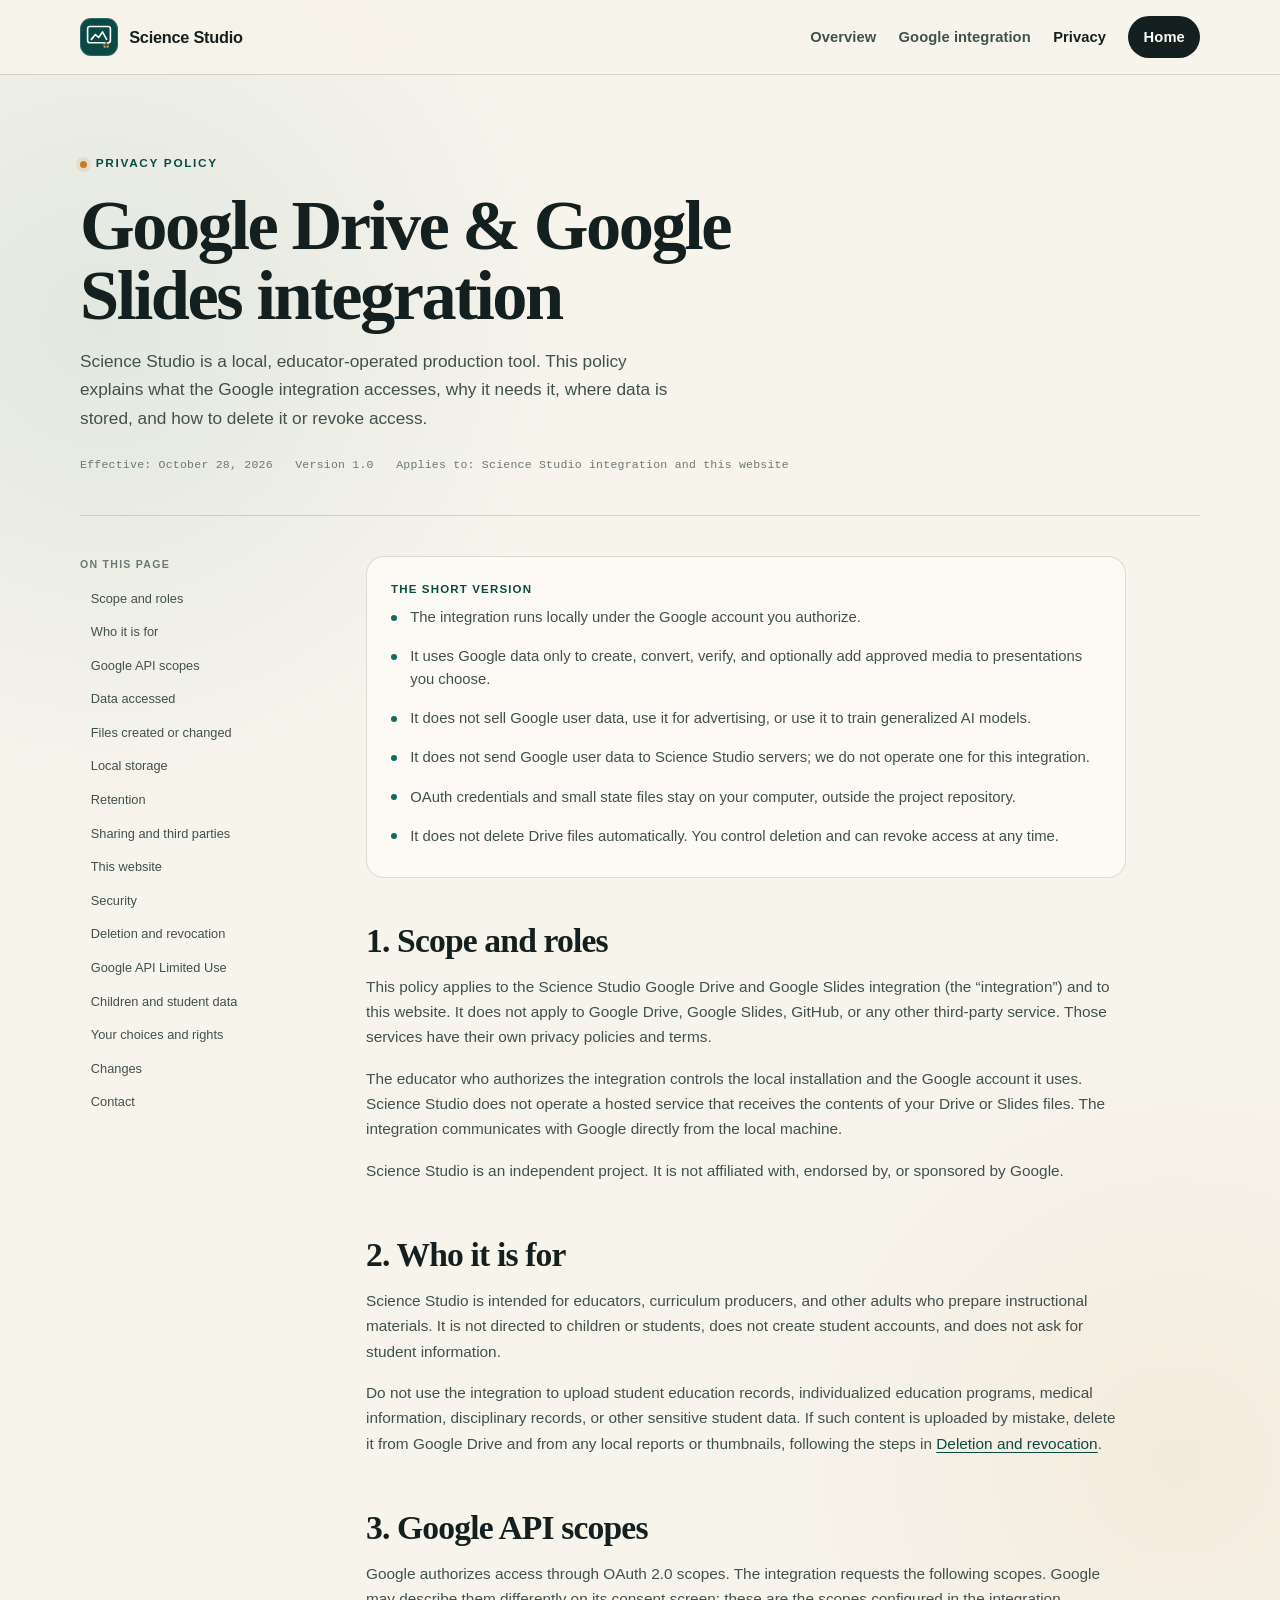
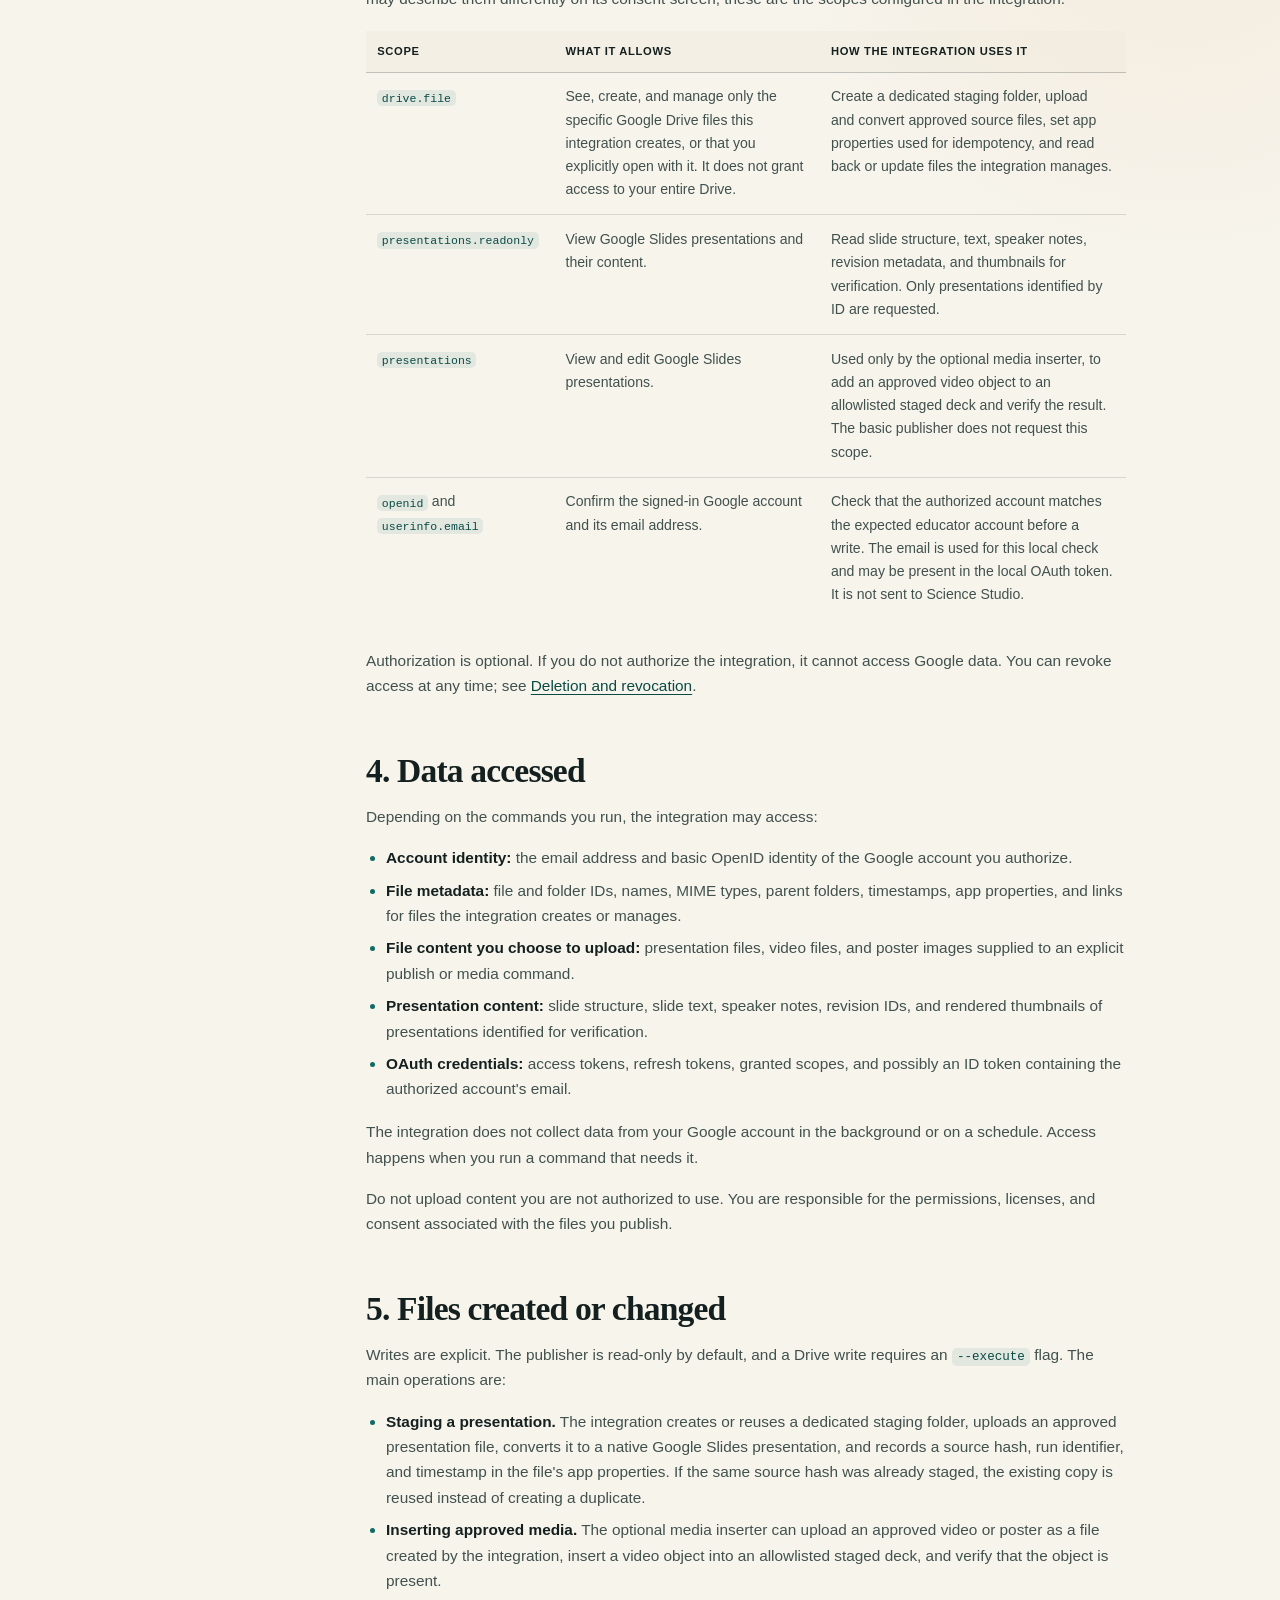
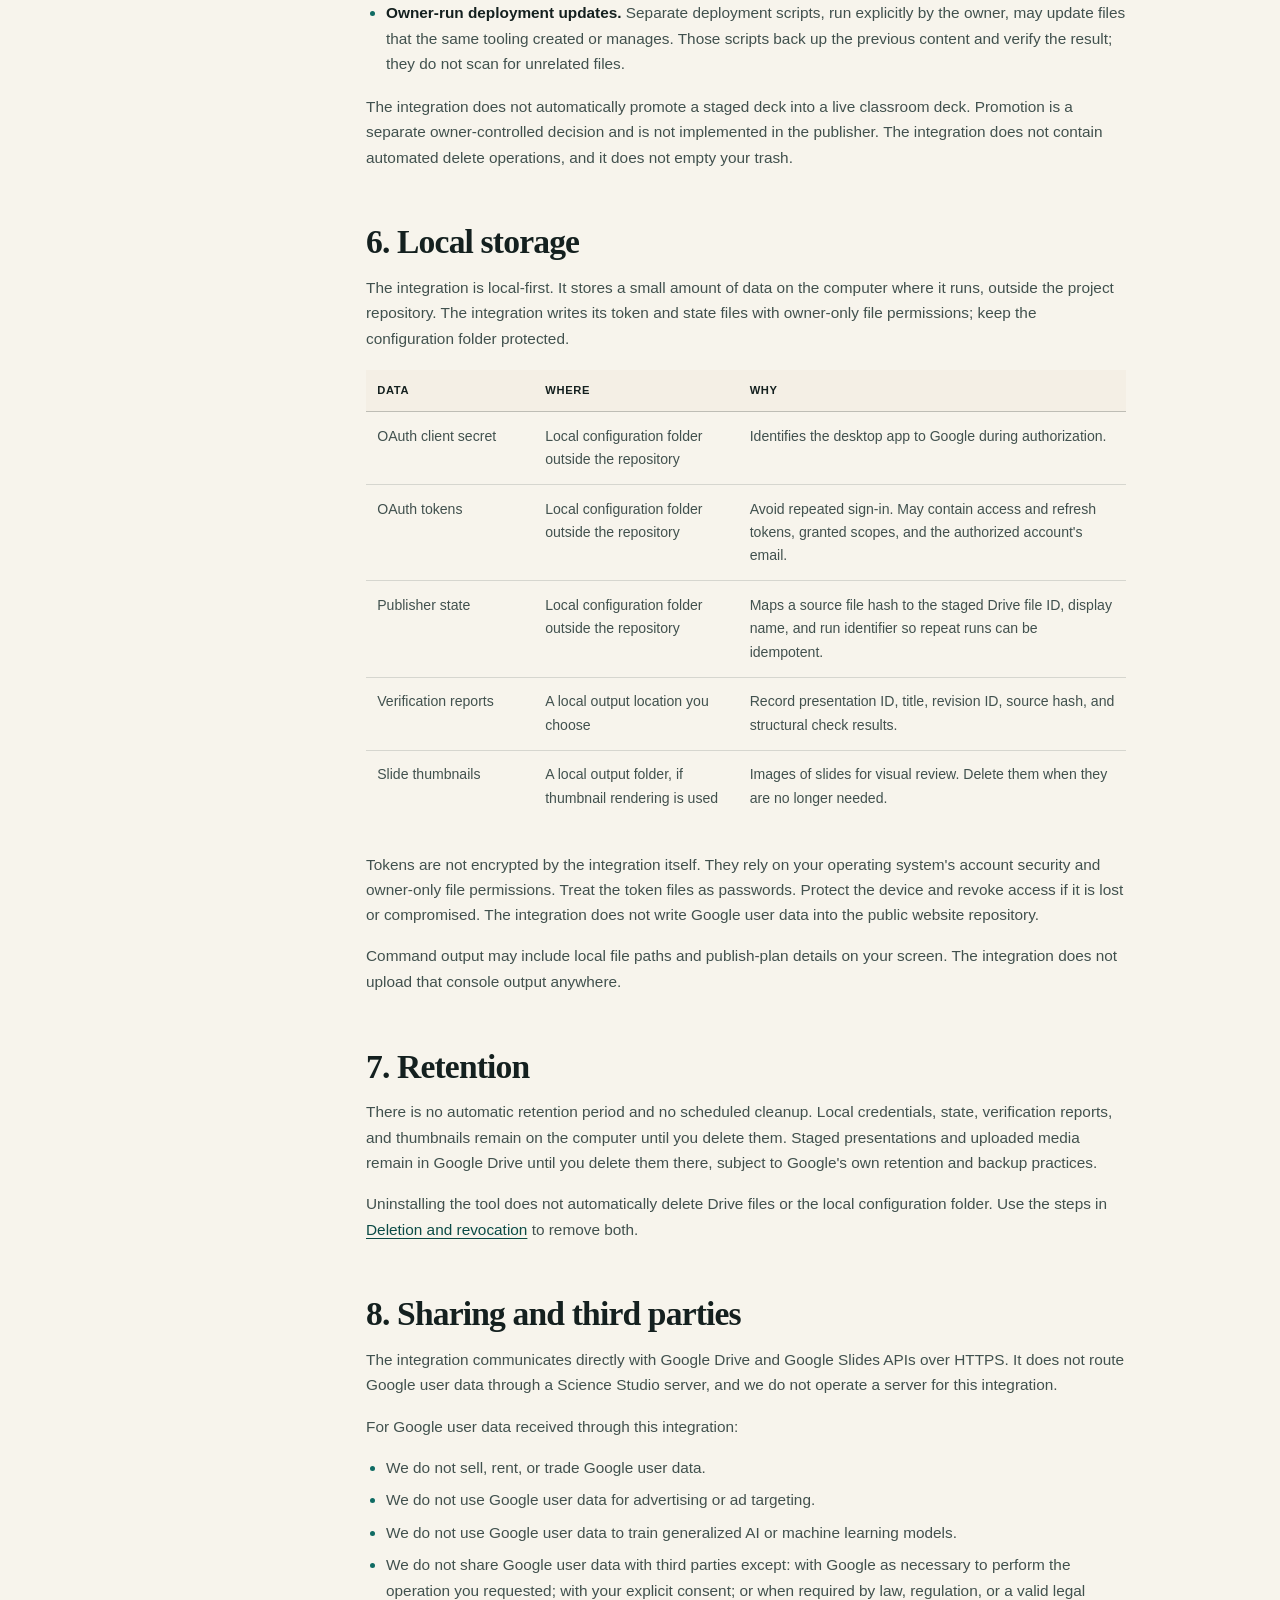
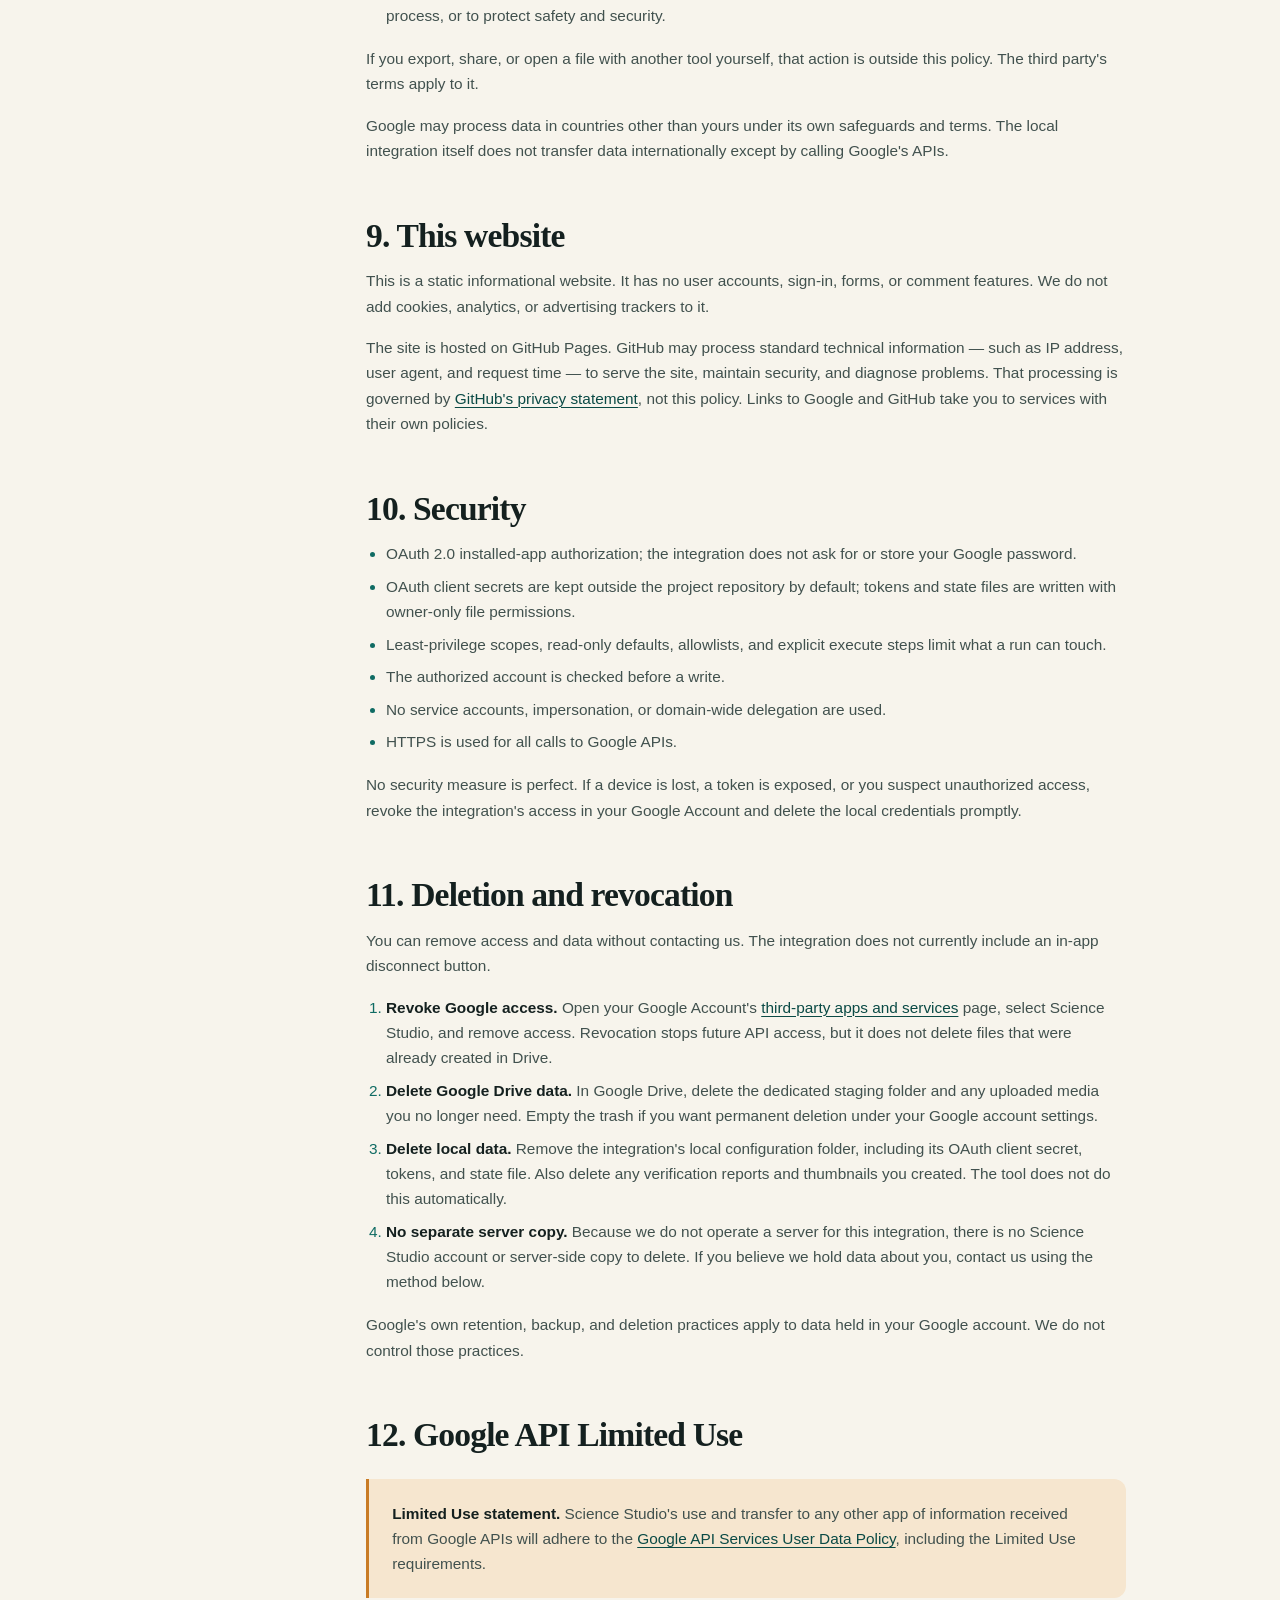
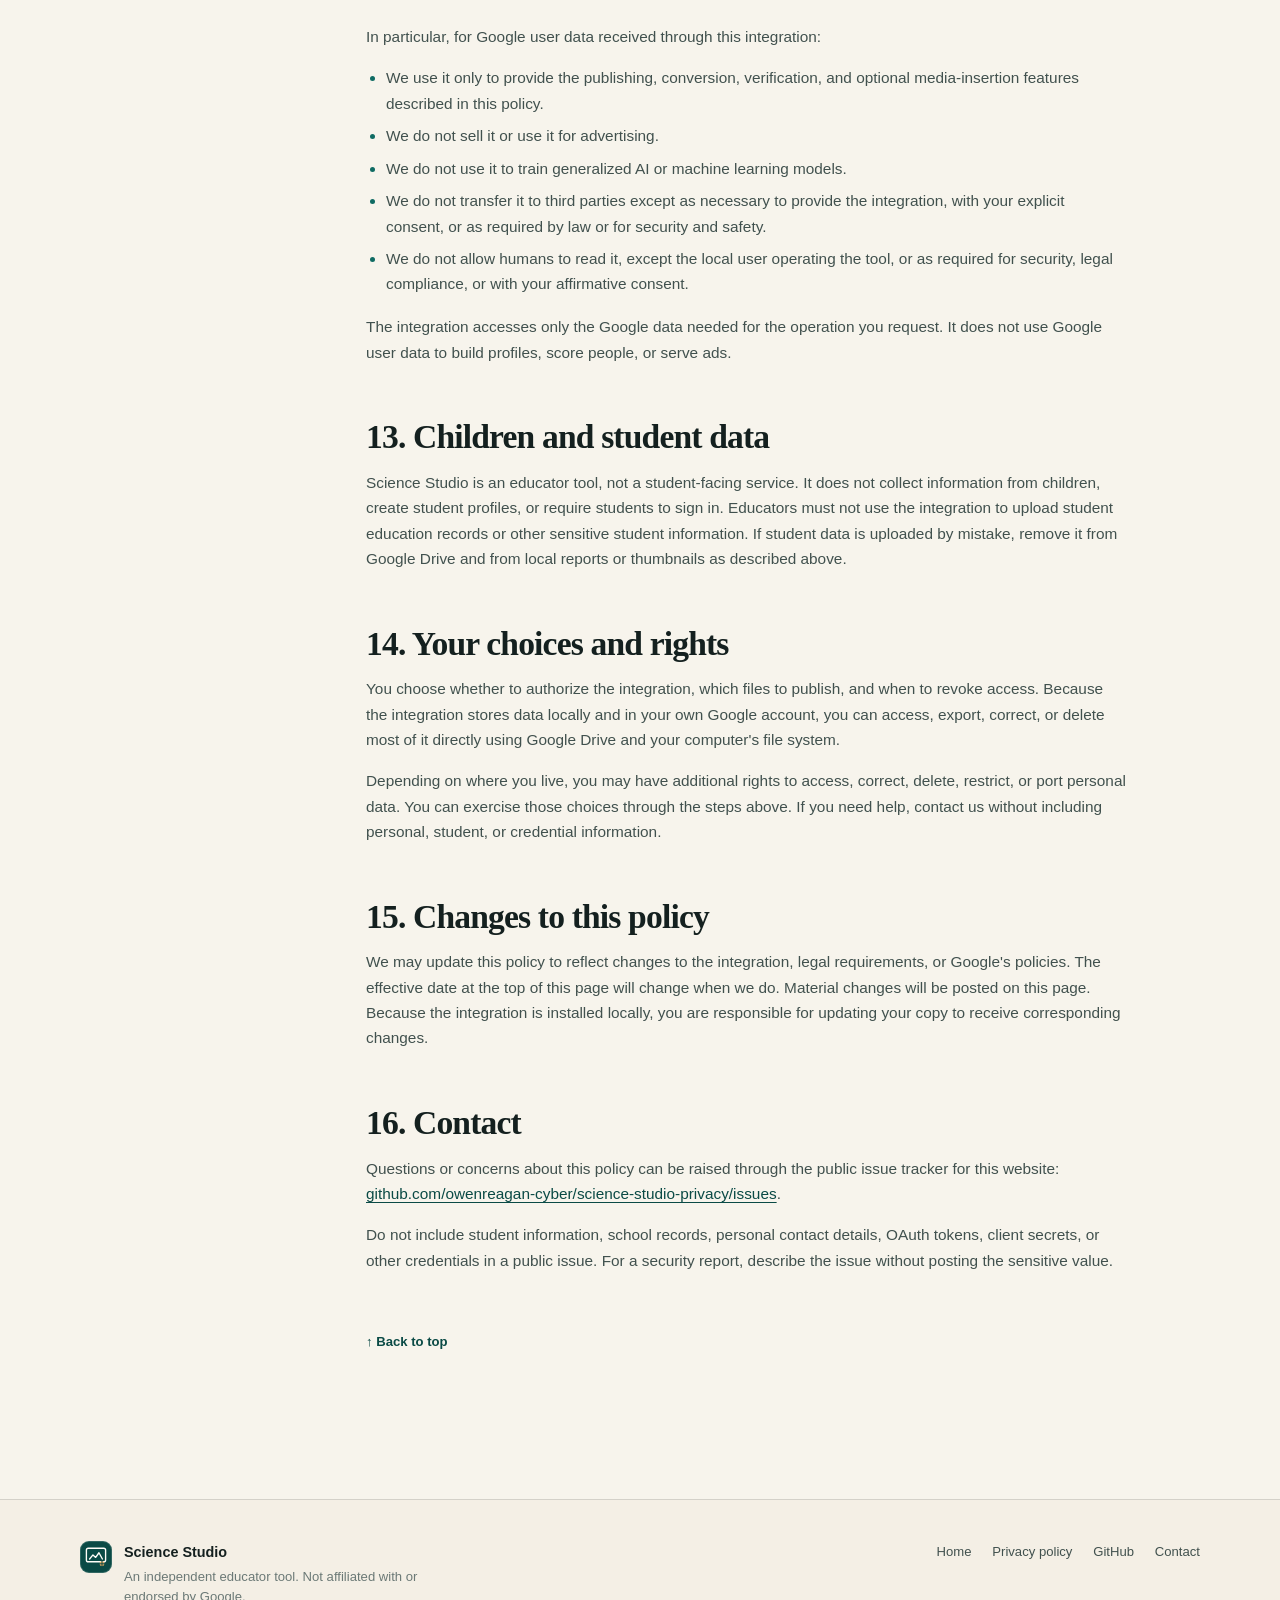
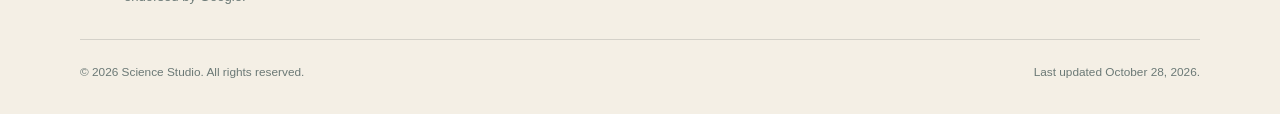
==== privacy.html @ 2fafc534 "Add Science Studio public homepage and privacy policy" ====
<!DOCTYPE html>
<html lang="en">
<head>
  <meta charset="utf-8">
  <meta name="viewport" content="width=device-width, initial-scale=1">
  <title>Privacy Policy — Science Studio</title>
  <meta name="description" content="Privacy policy for the Science Studio Google Drive and Google Slides integration, including what is accessed, stored, shared, retained, and how to revoke access.">
  <meta name="theme-color" content="#0a4a45">
  <meta property="og:title" content="Privacy Policy — Science Studio">
  <meta property="og:description" content="How the Science Studio Google Drive and Google Slides integration handles data.">
  <meta property="og:type" content="website">
  <meta property="og:url" content="https://owenreagan-cyber.github.io/science-studio-privacy/privacy.html">
  <link rel="canonical" href="https://owenreagan-cyber.github.io/science-studio-privacy/privacy.html">
  <link rel="icon" href="favicon.svg" type="image/svg+xml">
  <link rel="stylesheet" href="styles.css">
</head>
<body>
  <a class="skip-link" href="#main">Skip to main content</a>

  <header class="site-header">
    <div class="wrap header-inner">
      <a class="brand" href="index.html" aria-label="Science Studio home">
        <span class="brand-mark" aria-hidden="true">
          <svg viewBox="0 0 40 40" role="img" focusable="false">
            <rect x="8" y="9" width="24" height="17" rx="2.4" fill="none" stroke="#fffdf8" stroke-width="1.7"/>
            <path d="M12 22.5l4.2-5.1 3.4 3.1 4.1-5.8 4.3 7.8" fill="none" stroke="#fffdf8" stroke-width="1.7" stroke-linecap="round" stroke-linejoin="round"/>
            <circle cx="27.5" cy="28.5" r="3.1" fill="#e7ad62"/>
            <path d="M27.5 24.2v8.6M23.2 28.5h8.6" stroke="#0a4a45" stroke-width="1.2" stroke-linecap="round"/>
          </svg>
        </span>
        Science Studio
      </a>
      <nav class="nav" aria-label="Primary">
        <a href="index.html#overview">Overview</a>
        <a href="index.html#google-integration">Google integration</a>
        <a href="privacy.html" aria-current="page">Privacy</a>
        <a class="nav-cta" href="index.html">Home</a>
      </nav>
    </div>
  </header>

  <main id="main">
    <section class="policy-hero">
      <div class="wrap">
        <p class="eyebrow">Privacy policy</p>
        <h1>Google Drive &amp; Google Slides integration</h1>
        <p class="lede">
          Science Studio is a local, educator-operated production tool. This policy explains
          what the Google integration accesses, why it needs it, where data is stored, and how
          to delete it or revoke access.
        </p>
        <div class="meta-line">
          <span>Effective: October 28, 2026</span>
          <span>Version 1.0</span>
          <span>Applies to: Science Studio integration and this website</span>
        </div>
      </div>
    </section>

    <div class="wrap policy-layout">
      <aside class="toc" aria-label="On this page">
        <p class="toc-title">On this page</p>
        <ol>
          <li><a href="#scope">Scope and roles</a></li>
          <li><a href="#audience">Who it is for</a></li>
          <li><a href="#scopes">Google API scopes</a></li>
          <li><a href="#access">Data accessed</a></li>
          <li><a href="#writes">Files created or changed</a></li>
          <li><a href="#local">Local storage</a></li>
          <li><a href="#retention">Retention</a></li>
          <li><a href="#sharing">Sharing and third parties</a></li>
          <li><a href="#website">This website</a></li>
          <li><a href="#security">Security</a></li>
          <li><a href="#deletion">Deletion and revocation</a></li>
          <li><a href="#limited-use">Google API Limited Use</a></li>
          <li><a href="#children">Children and student data</a></li>
          <li><a href="#rights">Your choices and rights</a></li>
          <li><a href="#changes">Changes</a></li>
          <li><a href="#contact">Contact</a></li>
        </ol>
      </aside>

      <article class="policy">
        <div class="summary">
          <h2>The short version</h2>
          <ul>
            <li>The integration runs locally under the Google account you authorize.</li>
            <li>It uses Google data only to create, convert, verify, and optionally add approved media to presentations you choose.</li>
            <li>It does not sell Google user data, use it for advertising, or use it to train generalized AI models.</li>
            <li>It does not send Google user data to Science Studio servers; we do not operate one for this integration.</li>
            <li>OAuth credentials and small state files stay on your computer, outside the project repository.</li>
            <li>It does not delete Drive files automatically. You control deletion and can revoke access at any time.</li>
          </ul>
        </div>

        <h2 id="scope">1. Scope and roles</h2>
        <p>
          This policy applies to the Science Studio Google Drive and Google Slides integration
          (the “integration”) and to this website. It does not apply to Google Drive, Google
          Slides, GitHub, or any other third-party service. Those services have their own
          privacy policies and terms.
        </p>
        <p>
          The educator who authorizes the integration controls the local installation and the
          Google account it uses. Science Studio does not operate a hosted service that receives
          the contents of your Drive or Slides files. The integration communicates with Google
          directly from the local machine.
        </p>
        <p>
          Science Studio is an independent project. It is not affiliated with, endorsed by, or
          sponsored by Google.
        </p>

        <h2 id="audience">2. Who it is for</h2>
        <p>
          Science Studio is intended for educators, curriculum producers, and other adults who
          prepare instructional materials. It is not directed to children or students, does not
          create student accounts, and does not ask for student information.
        </p>
        <p>
          Do not use the integration to upload student education records, individualized
          education programs, medical information, disciplinary records, or other sensitive
          student data. If such content is uploaded by mistake, delete it from Google Drive and
          from any local reports or thumbnails, following the steps in
          <a href="#deletion">Deletion and revocation</a>.
        </p>

        <h2 id="scopes">3. Google API scopes</h2>
        <p>
          Google authorizes access through OAuth 2.0 scopes. The integration requests the
          following scopes. Google may describe them differently on its consent screen; these
          are the scopes configured in the integration.
        </p>

        <table>
          <caption class="visually-hidden">Google API scopes used by the Science Studio integration</caption>
          <thead>
            <tr>
              <th scope="col">Scope</th>
              <th scope="col">What it allows</th>
              <th scope="col">How the integration uses it</th>
            </tr>
          </thead>
          <tbody>
            <tr>
              <td><code>drive.file</code></td>
              <td data-label="Allows">
                See, create, and manage only the specific Google Drive files this integration
                creates, or that you explicitly open with it. It does not grant access to your
                entire Drive.
              </td>
              <td data-label="Use">
                Create a dedicated staging folder, upload and convert approved source files,
                set app properties used for idempotency, and read back or update files the
                integration manages.
              </td>
            </tr>
            <tr>
              <td><code>presentations.readonly</code></td>
              <td data-label="Allows">View Google Slides presentations and their content.</td>
              <td data-label="Use">
                Read slide structure, text, speaker notes, revision metadata, and thumbnails
                for verification. Only presentations identified by ID are requested.
              </td>
            </tr>
            <tr>
              <td><code>presentations</code></td>
              <td data-label="Allows">View and edit Google Slides presentations.</td>
              <td data-label="Use">
                Used only by the optional media inserter, to add an approved video object to an
                allowlisted staged deck and verify the result. The basic publisher does not
                request this scope.
              </td>
            </tr>
            <tr>
              <td><code>openid</code> and <code>userinfo.email</code></td>
              <td data-label="Allows">Confirm the signed-in Google account and its email address.</td>
              <td data-label="Use">
                Check that the authorized account matches the expected educator account before
                a write. The email is used for this local check and may be present in the local
                OAuth token. It is not sent to Science Studio.
              </td>
            </tr>
          </tbody>
        </table>

        <p>
          Authorization is optional. If you do not authorize the integration, it cannot access
          Google data. You can revoke access at any time; see
          <a href="#deletion">Deletion and revocation</a>.
        </p>

        <h2 id="access">4. Data accessed</h2>
        <p>Depending on the commands you run, the integration may access:</p>
        <ul>
          <li><strong>Account identity:</strong> the email address and basic OpenID identity of the Google account you authorize.</li>
          <li><strong>File metadata:</strong> file and folder IDs, names, MIME types, parent folders, timestamps, app properties, and links for files the integration creates or manages.</li>
          <li><strong>File content you choose to upload:</strong> presentation files, video files, and poster images supplied to an explicit publish or media command.</li>
          <li><strong>Presentation content:</strong> slide structure, slide text, speaker notes, revision IDs, and rendered thumbnails of presentations identified for verification.</li>
          <li><strong>OAuth credentials:</strong> access tokens, refresh tokens, granted scopes, and possibly an ID token containing the authorized account's email.</li>
        </ul>
        <p>
          The integration does not collect data from your Google account in the background or
          on a schedule. Access happens when you run a command that needs it.
        </p>
        <p>
          Do not upload content you are not authorized to use. You are responsible for the
          permissions, licenses, and consent associated with the files you publish.
        </p>

        <h2 id="writes">5. Files created or changed</h2>
        <p>
          Writes are explicit. The publisher is read-only by default, and a Drive write requires
          an <code>--execute</code> flag. The main operations are:
        </p>
        <ul>
          <li>
            <strong>Staging a presentation.</strong> The integration creates or reuses a
            dedicated staging folder, uploads an approved presentation file, converts it to a
            native Google Slides presentation, and records a source hash, run identifier, and
            timestamp in the file's app properties. If the same source hash was already staged,
            the existing copy is reused instead of creating a duplicate.
          </li>
          <li>
            <strong>Inserting approved media.</strong> The optional media inserter can upload an
            approved video or poster as a file created by the integration, insert a video object
            into an allowlisted staged deck, and verify that the object is present.
          </li>
          <li>
            <strong>Owner-run deployment updates.</strong> Separate deployment scripts, run
            explicitly by the owner, may update files that the same tooling created or manages.
            Those scripts back up the previous content and verify the result; they do not scan
            for unrelated files.
          </li>
        </ul>
        <p>
          The integration does not automatically promote a staged deck into a live classroom
          deck. Promotion is a separate owner-controlled decision and is not implemented in the
          publisher. The integration does not contain automated delete operations, and it does
          not empty your trash.
        </p>

        <h2 id="local">6. Local storage</h2>
        <p>
          The integration is local-first. It stores a small amount of data on the computer where
          it runs, outside the project repository. The integration writes its token and state
          files with owner-only file permissions; keep the configuration folder protected.
        </p>

        <table>
          <caption class="visually-hidden">Data stored locally by the Science Studio integration</caption>
          <thead>
            <tr>
              <th scope="col">Data</th>
              <th scope="col">Where</th>
              <th scope="col">Why</th>
            </tr>
          </thead>
          <tbody>
            <tr>
              <td>OAuth client secret</td>
              <td data-label="Where">Local configuration folder outside the repository</td>
              <td data-label="Why">Identifies the desktop app to Google during authorization.</td>
            </tr>
            <tr>
              <td>OAuth tokens</td>
              <td data-label="Where">Local configuration folder outside the repository</td>
              <td data-label="Why">
                Avoid repeated sign-in. May contain access and refresh tokens, granted scopes,
                and the authorized account's email.
              </td>
            </tr>
            <tr>
              <td>Publisher state</td>
              <td data-label="Where">Local configuration folder outside the repository</td>
              <td data-label="Why">
                Maps a source file hash to the staged Drive file ID, display name, and run
                identifier so repeat runs can be idempotent.
              </td>
            </tr>
            <tr>
              <td>Verification reports</td>
              <td data-label="Where">A local output location you choose</td>
              <td data-label="Why">
                Record presentation ID, title, revision ID, source hash, and structural check
                results.
              </td>
            </tr>
            <tr>
              <td>Slide thumbnails</td>
              <td data-label="Where">A local output folder, if thumbnail rendering is used</td>
              <td data-label="Why">Images of slides for visual review. Delete them when they are no longer needed.</td>
            </tr>
          </tbody>
        </table>

        <p>
          Tokens are not encrypted by the integration itself. They rely on your operating
          system's account security and owner-only file permissions. Treat the token files as
          passwords. Protect the device and revoke access if it is lost or compromised. The
          integration does not write Google user data into the public website repository.
        </p>
        <p>
          Command output may include local file paths and publish-plan details on your screen.
          The integration does not upload that console output anywhere.
        </p>

        <h2 id="retention">7. Retention</h2>
        <p>
          There is no automatic retention period and no scheduled cleanup. Local credentials,
          state, verification reports, and thumbnails remain on the computer until you delete
          them. Staged presentations and uploaded media remain in Google Drive until you delete
          them there, subject to Google's own retention and backup practices.
        </p>
        <p>
          Uninstalling the tool does not automatically delete Drive files or the local
          configuration folder. Use the steps in <a href="#deletion">Deletion and revocation</a>
          to remove both.
        </p>

        <h2 id="sharing">8. Sharing and third parties</h2>
        <p>
          The integration communicates directly with Google Drive and Google Slides APIs over
          HTTPS. It does not route Google user data through a Science Studio server, and we do
          not operate a server for this integration.
        </p>
        <p>For Google user data received through this integration:</p>
        <ul>
          <li>We do not sell, rent, or trade Google user data.</li>
          <li>We do not use Google user data for advertising or ad targeting.</li>
          <li>We do not use Google user data to train generalized AI or machine learning models.</li>
          <li>
            We do not share Google user data with third parties except: with Google as necessary
            to perform the operation you requested; with your explicit consent; or when required
            by law, regulation, or a valid legal process, or to protect safety and security.
          </li>
        </ul>
        <p>
          If you export, share, or open a file with another tool yourself, that action is outside
          this policy. The third party's terms apply to it.
        </p>
        <p>
          Google may process data in countries other than yours under its own safeguards and
          terms. The local integration itself does not transfer data internationally except by
          calling Google's APIs.
        </p>

        <h2 id="website">9. This website</h2>
        <p>
          This is a static informational website. It has no user accounts, sign-in, forms, or
          comment features. We do not add cookies, analytics, or advertising trackers to it.
        </p>
        <p>
          The site is hosted on GitHub Pages. GitHub may process standard technical information
          — such as IP address, user agent, and request time — to serve the site, maintain
          security, and diagnose problems. That processing is governed by
          <a href="https://docs.github.com/en/site-policy/privacy-policies/github-privacy-statement" rel="noopener">GitHub's privacy statement</a>,
          not this policy. Links to Google and GitHub take you to services with their own policies.
        </p>

        <h2 id="security">10. Security</h2>
        <ul>
          <li>OAuth 2.0 installed-app authorization; the integration does not ask for or store your Google password.</li>
          <li>OAuth client secrets are kept outside the project repository by default; tokens and state files are written with owner-only file permissions.</li>
          <li>Least-privilege scopes, read-only defaults, allowlists, and explicit execute steps limit what a run can touch.</li>
          <li>The authorized account is checked before a write.</li>
          <li>No service accounts, impersonation, or domain-wide delegation are used.</li>
          <li>HTTPS is used for all calls to Google APIs.</li>
        </ul>
        <p>
          No security measure is perfect. If a device is lost, a token is exposed, or you suspect
          unauthorized access, revoke the integration's access in your Google Account and delete
          the local credentials promptly.
        </p>

        <h2 id="deletion">11. Deletion and revocation</h2>
        <p>
          You can remove access and data without contacting us. The integration does not
          currently include an in-app disconnect button.
        </p>
        <ol>
          <li>
            <strong>Revoke Google access.</strong> Open your Google Account's
            <a href="https://myaccount.google.com/permissions" rel="noopener">third-party apps and services</a>
            page, select Science Studio, and remove access. Revocation stops future API access,
            but it does not delete files that were already created in Drive.
          </li>
          <li>
            <strong>Delete Google Drive data.</strong> In Google Drive, delete the dedicated
            staging folder and any uploaded media you no longer need. Empty the trash if you
            want permanent deletion under your Google account settings.
          </li>
          <li>
            <strong>Delete local data.</strong> Remove the integration's local configuration
            folder, including its OAuth client secret, tokens, and state file. Also delete any
            verification reports and thumbnails you created. The tool does not do this
            automatically.
          </li>
          <li>
            <strong>No separate server copy.</strong> Because we do not operate a server for
            this integration, there is no Science Studio account or server-side copy to delete.
            If you believe we hold data about you, contact us using the method below.
          </li>
        </ol>
        <p>
          Google's own retention, backup, and deletion practices apply to data held in your
          Google account. We do not control those practices.
        </p>

        <h2 id="limited-use">12. Google API Limited Use</h2>
        <div class="callout">
          <p>
            <strong>Limited Use statement.</strong> Science Studio's use and transfer to any
            other app of information received from Google APIs will adhere to the
            <a href="https://developers.google.com/terms/api-services-user-data-policy" rel="noopener">Google API Services User Data Policy</a>,
            including the Limited Use requirements.
          </p>
        </div>
        <p>In particular, for Google user data received through this integration:</p>
        <ul>
          <li>We use it only to provide the publishing, conversion, verification, and optional media-insertion features described in this policy.</li>
          <li>We do not sell it or use it for advertising.</li>
          <li>We do not use it to train generalized AI or machine learning models.</li>
          <li>We do not transfer it to third parties except as necessary to provide the integration, with your explicit consent, or as required by law or for security and safety.</li>
          <li>We do not allow humans to read it, except the local user operating the tool, or as required for security, legal compliance, or with your affirmative consent.</li>
        </ul>
        <p>
          The integration accesses only the Google data needed for the operation you request.
          It does not use Google user data to build profiles, score people, or serve ads.
        </p>

        <h2 id="children">13. Children and student data</h2>
        <p>
          Science Studio is an educator tool, not a student-facing service. It does not collect
          information from children, create student profiles, or require students to sign in.
          Educators must not use the integration to upload student education records or other
          sensitive student information. If student data is uploaded by mistake, remove it from
          Google Drive and from local reports or thumbnails as described above.
        </p>

        <h2 id="rights">14. Your choices and rights</h2>
        <p>
          You choose whether to authorize the integration, which files to publish, and when to
          revoke access. Because the integration stores data locally and in your own Google
          account, you can access, export, correct, or delete most of it directly using Google
          Drive and your computer's file system.
        </p>
        <p>
          Depending on where you live, you may have additional rights to access, correct, delete,
          restrict, or port personal data. You can exercise those choices through the steps above.
          If you need help, contact us without including personal, student, or credential
          information.
        </p>

        <h2 id="changes">15. Changes to this policy</h2>
        <p>
          We may update this policy to reflect changes to the integration, legal requirements, or
          Google's policies. The effective date at the top of this page will change when we do.
          Material changes will be posted on this page. Because the integration is installed
          locally, you are responsible for updating your copy to receive corresponding changes.
        </p>

        <h2 id="contact">16. Contact</h2>
        <p>
          Questions or concerns about this policy can be raised through the public issue tracker
          for this website:
          <a href="https://github.com/owenreagan-cyber/science-studio-privacy/issues" rel="noopener">github.com/owenreagan-cyber/science-studio-privacy/issues</a>.
        </p>
        <p>
          Do not include student information, school records, personal contact details, OAuth
          tokens, client secrets, or other credentials in a public issue. For a security report,
          describe the issue without posting the sensitive value.
        </p>

        <a class="back-top" href="#main">↑ Back to top</a>
      </article>
    </div>
  </main>

  <footer class="site-footer">
    <div class="wrap footer-inner">
      <div class="footer-brand">
        <span class="brand-mark" aria-hidden="true">
          <svg viewBox="0 0 40 40" role="img" focusable="false">
            <rect x="8" y="9" width="24" height="17" rx="2.4" fill="none" stroke="#fffdf8" stroke-width="1.7"/>
            <path d="M12 22.5l4.2-5.1 3.4 3.1 4.1-5.8 4.3 7.8" fill="none" stroke="#fffdf8" stroke-width="1.7" stroke-linecap="round" stroke-linejoin="round"/>
            <circle cx="27.5" cy="28.5" r="3.1" fill="#e7ad62"/>
            <path d="M27.5 24.2v8.6M23.2 28.5h8.6" stroke="#0a4a45" stroke-width="1.2" stroke-linecap="round"/>
          </svg>
        </span>
        <p>
          <strong>Science Studio</strong>
          An independent educator tool. Not affiliated with or endorsed by Google.
        </p>
      </div>
      <nav class="footer-links" aria-label="Footer">
        <a href="index.html">Home</a>
        <a href="privacy.html">Privacy policy</a>
        <a href="https://github.com/owenreagan-cyber/science-studio-privacy" rel="noopener">GitHub</a>
        <a href="https://github.com/owenreagan-cyber/science-studio-privacy/issues" rel="noopener">Contact</a>
      </nav>
      <div class="footer-note">
        <span>© 2026 Science Studio. All rights reserved.</span>
        <span>Last updated October 28, 2026.</span>
      </div>
    </div>
  </footer>
</body>
</html>
---- styles.css ----
/* Science Studio — public site styles
   Minimal, responsive, dependency-free. */

:root {
  --ink: #14201f;
  --ink-soft: #41514e;
  --ink-faint: #6b7976;
  --paper: #f7f4ec;
  --paper-deep: #efe9dc;
  --white: #fffdf8;
  --teal: #0f6b63;
  --teal-deep: #0a4a45;
  --teal-wash: #dcece7;
  --amber: #c97b24;
  --amber-wash: #f6e6cf;
  --line: rgba(20, 32, 31, 0.14);
  --line-strong: rgba(20, 32, 31, 0.24);
  --shadow: 0 24px 60px rgba(20, 32, 31, 0.12);
  --radius: 22px;
  --radius-sm: 12px;
  --sans: ui-sans-serif, -apple-system, BlinkMacSystemFont, "Segoe UI", Roboto,
    Helvetica, Arial, sans-serif;
  --serif: "Iowan Old Style", "Palatino Linotype", "Book Antiqua", Palatino,
    Georgia, serif;
  --mono: ui-monospace, SFMono-Regular, Menlo, Monaco, Consolas, "Liberation Mono",
    monospace;
  --wrap: 1120px;
}

*,
*::before,
*::after {
  box-sizing: border-box;
}

html {
  scroll-behavior: smooth;
}

body {
  margin: 0;
  color: var(--ink);
  background:
    radial-gradient(circle at 8% 4%, rgba(15, 107, 99, 0.09), transparent 30rem),
    radial-gradient(circle at 92% 18%, rgba(201, 123, 36, 0.08), transparent 26rem),
    var(--paper);
  font-family: var(--sans);
  font-size: 17px;
  line-height: 1.65;
  -webkit-font-smoothing: antialiased;
  text-rendering: optimizeLegibility;
}

img,
svg {
  max-width: 100%;
  display: block;
}

a {
  color: var(--teal-deep);
  text-decoration-thickness: 1px;
  text-underline-offset: 3px;
}

a:hover {
  color: var(--teal);
}

:focus-visible {
  outline: 3px solid var(--amber);
  outline-offset: 3px;
  border-radius: 4px;
}

.skip-link {
  position: absolute;
  left: 1rem;
  top: -4rem;
  z-index: 100;
  background: var(--ink);
  color: var(--white);
  padding: 0.7rem 1rem;
  border-radius: 8px;
  text-decoration: none;
}

.skip-link:focus {
  top: 1rem;
}

.visually-hidden {
  position: absolute;
  width: 1px;
  height: 1px;
  padding: 0;
  margin: -1px;
  overflow: hidden;
  clip: rect(0 0 0 0);
  white-space: nowrap;
  border: 0;
}

.wrap {
  width: min(calc(100% - 3rem), var(--wrap));
  margin-inline: auto;
}

/* ---------- Header ---------- */

.site-header {
  position: sticky;
  top: 0;
  z-index: 50;
  background: rgba(247, 244, 236, 0.86);
  border-bottom: 1px solid var(--line);
  backdrop-filter: blur(14px);
  -webkit-backdrop-filter: blur(14px);
}

.header-inner {
  display: flex;
  align-items: center;
  justify-content: space-between;
  gap: 1.5rem;
  min-height: 74px;
}

.brand {
  display: inline-flex;
  align-items: center;
  gap: 0.7rem;
  color: var(--ink);
  text-decoration: none;
  font-weight: 650;
  letter-spacing: -0.015em;
  font-size: 1.02rem;
}

.brand-mark {
  width: 38px;
  height: 38px;
  flex: 0 0 auto;
  border-radius: 11px;
  background: var(--teal-deep);
  box-shadow: inset 0 0 0 1px rgba(255, 253, 248, 0.16);
}

.brand-mark svg {
  width: 100%;
  height: 100%;
}

.nav {
  display: flex;
  align-items: center;
  gap: 1.4rem;
}

.nav a {
  color: var(--ink-soft);
  text-decoration: none;
  font-size: 0.92rem;
  font-weight: 560;
  letter-spacing: 0.005em;
}

.nav a:hover,
.nav a[aria-current="page"] {
  color: var(--ink);
}

.nav .nav-cta {
  color: var(--white);
  background: var(--ink);
  padding: 0.58rem 0.95rem;
  border-radius: 999px;
  transition: background 160ms ease, transform 160ms ease;
}

.nav .nav-cta:hover {
  color: var(--white);
  background: var(--teal-deep);
  transform: translateY(-1px);
}

/* ---------- Shared type ---------- */

.eyebrow {
  display: inline-flex;
  align-items: center;
  gap: 0.55rem;
  margin: 0 0 1rem;
  color: var(--teal-deep);
  font-size: 0.74rem;
  font-weight: 720;
  letter-spacing: 0.14em;
  text-transform: uppercase;
}

.eyebrow::before {
  content: "";
  width: 7px;
  height: 7px;
  border-radius: 50%;
  background: var(--amber);
  box-shadow: 0 0 0 4px rgba(201, 123, 36, 0.14);
}

h1,
h2,
h3 {
  font-family: var(--serif);
  font-weight: 600;
  letter-spacing: -0.025em;
  text-wrap: balance;
}

h2 {
  margin: 0 0 1rem;
  font-size: clamp(2rem, 4vw, 3.05rem);
  line-height: 1.08;
}

h3 {
  margin: 0 0 0.55rem;
  font-size: 1.28rem;
  line-height: 1.2;
}

p {
  margin: 0 0 1rem;
}

.lede {
  color: var(--ink-soft);
  font-size: 1.12rem;
  line-height: 1.65;
  max-width: 62ch;
}

.section {
  padding: 5.5rem 0;
  border-top: 1px solid var(--line);
}

.section-head {
  max-width: 760px;
  margin-bottom: 2.4rem;
}

.section-head p {
  color: var(--ink-soft);
  max-width: 66ch;
}

/* ---------- Hero ---------- */

.hero {
  padding: 5.2rem 0 4.6rem;
}

.hero-grid {
  display: grid;
  grid-template-columns: minmax(0, 1.06fr) minmax(0, 0.94fr);
  gap: 4.5rem;
  align-items: center;
}

.hero h1 {
  margin: 0 0 1.35rem;
  font-size: clamp(3rem, 6.4vw, 5rem);
  line-height: 0.99;
  letter-spacing: -0.038em;
}

.hero h1 .accent {
  color: var(--teal-deep);
  position: relative;
  isolation: isolate;
  white-space: nowrap;
}

.hero h1 .accent::after {
  content: "";
  position: absolute;
  left: 0.02em;
  right: 0.02em;
  bottom: 0.03em;
  height: 0.12em;
  background: var(--amber);
  opacity: 0.55;
  z-index: -1;
  border-radius: 2px;
}

.hero .lede {
  font-size: 1.16rem;
}

.actions {
  display: flex;
  flex-wrap: wrap;
  gap: 0.8rem;
  margin: 2rem 0 1.6rem;
}

.button {
  display: inline-flex;
  align-items: center;
  gap: 0.55rem;
  padding: 0.82rem 1.2rem;
  border-radius: 999px;
  border: 1px solid transparent;
  font-size: 0.95rem;
  font-weight: 650;
  text-decoration: none;
  transition: transform 160ms ease, background 160ms ease, border-color 160ms ease;
}

.button:hover {
  transform: translateY(-1px);
}

.button-primary {
  color: var(--white);
  background: var(--teal-deep);
  box-shadow: 0 10px 24px rgba(10, 74, 69, 0.2);
}

.button-primary:hover {
  color: var(--white);
  background: var(--teal);
}

.button-secondary {
  color: var(--ink);
  background: rgba(255, 253, 248, 0.6);
  border-color: var(--line-strong);
}

.button-secondary:hover {
  color: var(--ink);
  background: var(--white);
}

.button .arrow {
  transition: transform 160ms ease;
}

.button:hover .arrow {
  transform: translateX(3px);
}

.badges {
  display: flex;
  flex-wrap: wrap;
  gap: 0.45rem;
  margin: 0;
  padding: 0;
  list-style: none;
}

.badge {
  display: inline-flex;
  align-items: center;
  gap: 0.4rem;
  padding: 0.34rem 0.62rem;
  border: 1px solid var(--line);
  border-radius: 999px;
  background: rgba(255, 253, 248, 0.55);
  color: var(--ink-soft);
  font-size: 0.75rem;
  font-weight: 600;
  letter-spacing: 0.01em;
}

.badge::before {
  content: "";
  width: 5px;
  height: 5px;
  border-radius: 50%;
  background: var(--teal);
}

/* ---------- Hero visual ---------- */

.hero-visual {
  position: relative;
  min-height: 470px;
  display: grid;
  place-items: center;
  isolation: isolate;
}

.hero-visual::before {
  content: "";
  position: absolute;
  inset: 8% 2% 4%;
  border-radius: 50%;
  background:
    radial-gradient(circle at 50% 45%, rgba(15, 107, 99, 0.16), transparent 60%),
    radial-gradient(circle at 72% 30%, rgba(201, 123, 36, 0.18), transparent 48%);
  filter: blur(4px);
  z-index: -2;
}

.hero-visual::after {
  content: "";
  position: absolute;
  inset: 0;
  background-image:
    linear-gradient(rgba(20, 32, 31, 0.055) 1px, transparent 1px),
    linear-gradient(90deg, rgba(20, 32, 31, 0.055) 1px, transparent 1px);
  background-size: 32px 32px;
  mask-image: radial-gradient(circle at 55% 48%, #000 0%, transparent 68%);
  -webkit-mask-image: radial-gradient(circle at 55% 48%, #000 0%, transparent 68%);
  z-index: -1;
}

.deck {
  position: relative;
  width: min(100%, 410px);
  aspect-ratio: 4 / 3.15;
}

.deck-sheet {
  position: absolute;
  inset: 0;
  border-radius: 18px;
  border: 1px solid var(--line);
  background: var(--white);
  box-shadow: var(--shadow);
}

.deck-sheet.back {
  transform: translate(30px, -24px) rotate(6deg);
  background: var(--amber-wash);
  opacity: 0.9;
  box-shadow: none;
}

.deck-sheet.middle {
  transform: translate(15px, -12px) rotate(3deg);
  background: var(--teal-wash);
  opacity: 0.95;
  box-shadow: 0 14px 34px rgba(20, 32, 31, 0.08);
}

.deck-sheet.front {
  overflow: hidden;
  display: flex;
  flex-direction: column;
}

.deck-topbar {
  display: flex;
  align-items: center;
  justify-content: space-between;
  gap: 1rem;
  padding: 0.75rem 0.9rem;
  border-bottom: 1px solid var(--line);
  background: rgba(247, 244, 236, 0.6);
}

.deck-dots {
  display: flex;
  gap: 5px;
}

.deck-dots span {
  width: 6px;
  height: 6px;
  border-radius: 50%;
  background: var(--line-strong);
}

.deck-label {
  color: var(--ink-faint);
  font-family: var(--mono);
  font-size: 0.58rem;
  letter-spacing: 0.08em;
  text-transform: uppercase;
}

.deck-body {
  flex: 1;
  padding: 1.1rem 1.15rem 1.2rem;
  display: flex;
  flex-direction: column;
  gap: 0.85rem;
}

.deck-kicker {
  color: var(--teal-deep);
  font-size: 0.56rem;
  font-weight: 750;
  letter-spacing: 0.14em;
  text-transform: uppercase;
}

.deck-title {
  margin: 0;
  font-family: var(--serif);
  font-size: 1.55rem;
  line-height: 1.05;
  letter-spacing: -0.02em;
}

.deck-sub {
  margin: 0;
  color: var(--ink-faint);
  font-size: 0.68rem;
  line-height: 1.45;
}

.deck-chart {
  margin-top: auto;
  display: flex;
  align-items: end;
  gap: 0.65rem;
  height: 105px;
  padding: 0.7rem 0.8rem 0;
  border-radius: 12px;
  background:
    linear-gradient(to top, rgba(15, 107, 99, 0.06), transparent),
    repeating-linear-gradient(to top, transparent 0 24px, rgba(20, 32, 31, 0.06) 24px 25px);
}

.deck-bar {
  flex: 1;
  border-radius: 5px 5px 2px 2px;
  background: var(--teal);
  min-height: 16%;
}

.deck-bar:nth-child(2) {
  background: var(--teal-deep);
}

.deck-bar:nth-child(3) {
  background: var(--amber);
}

.deck-bar:nth-child(4) {
  background: var(--ink-soft);
}

.deck-foot {
  display: flex;
  align-items: center;
  justify-content: space-between;
  gap: 0.6rem;
  padding-top: 0.4rem;
  border-top: 1px solid var(--line);
  color: var(--ink-faint);
  font-family: var(--mono);
  font-size: 0.54rem;
  letter-spacing: 0.05em;
  text-transform: uppercase;
}

.deck-pill {
  display: inline-flex;
  align-items: center;
  gap: 0.32rem;
  padding: 0.24rem 0.44rem;
  border-radius: 999px;
  background: var(--teal-wash);
  color: var(--teal-deep);
  font-family: var(--sans);
  font-size: 0.55rem;
  font-weight: 700;
  letter-spacing: 0.03em;
  text-transform: none;
}

.deck-pill::before {
  content: "";
  width: 4px;
  height: 4px;
  border-radius: 50%;
  background: var(--teal);
}

.float-chip {
  position: absolute;
  display: flex;
  align-items: center;
  gap: 0.55rem;
  padding: 0.62rem 0.75rem;
  border-radius: 12px;
  border: 1px solid var(--line);
  background: rgba(255, 253, 248, 0.94);
  box-shadow: 0 12px 28px rgba(20, 32, 31, 0.12);
  font-size: 0.7rem;
  font-weight: 650;
  color: var(--ink);
  backdrop-filter: blur(8px);
}

.float-chip small {
  display: block;
  color: var(--ink-faint);
  font-size: 0.6rem;
  font-weight: 500;
}

.float-chip .mini-dot {
  width: 8px;
  height: 8px;
  flex: 0 0 auto;
  border-radius: 50%;
  background: var(--teal);
  box-shadow: 0 0 0 4px rgba(15, 107, 99, 0.12);
}

.float-chip.one {
  top: 6%;
  left: -2%;
}

.float-chip.two {
  right: -3%;
  bottom: 8%;
}

.float-chip.two .mini-dot {
  background: var(--amber);
  box-shadow: 0 0 0 4px rgba(201, 123, 36, 0.14);
}

/* ---------- Cards ---------- */

.card-grid {
  display: grid;
  grid-template-columns: repeat(3, minmax(0, 1fr));
  gap: 1rem;
}

.card {
  padding: 1.5rem;
  border: 1px solid var(--line);
  border-radius: var(--radius);
  background: rgba(255, 253, 248, 0.62);
  transition: transform 180ms ease, background 180ms ease, border-color 180ms ease;
}

.card:hover {
  transform: translateY(-3px);
  background: var(--white);
  border-color: var(--line-strong);
}

.card-number {
  display: inline-block;
  margin-bottom: 1.5rem;
  color: var(--amber);
  font-family: var(--mono);
  font-size: 0.7rem;
  font-weight: 700;
  letter-spacing: 0.08em;
}

.card p {
  margin: 0;
  color: var(--ink-soft);
  font-size: 0.94rem;
  line-height: 1.6;
}

/* ---------- Integration panel ---------- */

.panel {
  position: relative;
  overflow: hidden;
  border-radius: 28px;
  background: var(--ink);
  color: var(--white);
  padding: clamp(1.5rem, 4vw, 3.4rem);
  box-shadow: 0 30px 70px rgba(20, 32, 31, 0.18);
}

.panel::before {
  content: "";
  position: absolute;
  width: 420px;
  height: 420px;
  right: -140px;
  top: -180px;
  border-radius: 50%;
  background: radial-gradient(circle, rgba(15, 107, 99, 0.55), transparent 68%);
  pointer-events: none;
}

.panel::after {
  content: "";
  position: absolute;
  width: 360px;
  height: 360px;
  left: -160px;
  bottom: -220px;
  border-radius: 50%;
  background: radial-gradient(circle, rgba(201, 123, 36, 0.28), transparent 68%);
  pointer-events: none;
}

.panel > * {
  position: relative;
  z-index: 1;
}

.panel .eyebrow {
  color: #a8d8cf;
}

.panel .eyebrow::before {
  background: #e7ad62;
  box-shadow: 0 0 0 4px rgba(231, 173, 98, 0.14);
}

.panel h2 {
  max-width: 720px;
  color: var(--white);
}

.panel .lede {
  color: rgba(255, 253, 248, 0.74);
  max-width: 70ch;
}

.panel-grid {
  display: grid;
  grid-template-columns: 1fr 1fr;
  gap: 1rem;
  margin-top: 2.2rem;
}

.panel-col {
  padding: 1.25rem 1.3rem;
  border: 1px solid rgba(255, 253, 248, 0.14);
  border-radius: 16px;
  background: rgba(255, 253, 248, 0.045);
}

.panel-col h3 {
  display: flex;
  align-items: center;
  gap: 0.5rem;
  color: var(--white);
  font-family: var(--sans);
  font-size: 0.78rem;
  font-weight: 700;
  letter-spacing: 0.1em;
  text-transform: uppercase;
}

.panel-col h3::before {
  content: "";
  width: 7px;
  height: 7px;
  border-radius: 50%;
  background: #7fc3b7;
}

.panel-col.muted h3::before {
  background: #e7ad62;
}

.check-list {
  margin: 0.9rem 0 0;
  padding: 0;
  list-style: none;
  display: grid;
  gap: 0.62rem;
}

.check-list li {
  position: relative;
  padding-left: 1.35rem;
  color: rgba(255, 253, 248, 0.82);
  font-size: 0.92rem;
  line-height: 1.55;
}

.check-list li::before {
  content: "";
  position: absolute;
  left: 0;
  top: 0.5em;
  width: 7px;
  height: 7px;
  border: 2px solid #7fc3b7;
  border-radius: 50%;
}

.panel-col.muted .check-list li::before {
  border-color: #e7ad62;
}

/* ---------- Scope table ---------- */

.scope-table {
  width: 100%;
  margin-top: 2.2rem;
  border-collapse: collapse;
  font-size: 0.9rem;
}

.scope-table th {
  padding: 0.7rem 0.75rem;
  color: rgba(255, 253, 248, 0.56);
  font-size: 0.68rem;
  font-weight: 700;
  letter-spacing: 0.09em;
  text-align: left;
  text-transform: uppercase;
  border-bottom: 1px solid rgba(255, 253, 248, 0.16);
}

.scope-table td {
  padding: 0.9rem 0.75rem;
  color: rgba(255, 253, 248, 0.8);
  vertical-align: top;
  border-bottom: 1px solid rgba(255, 253, 248, 0.1);
}

.scope-table td:first-child {
  white-space: nowrap;
}

.scope-table tr:last-child td {
  border-bottom: 0;
}

code,
.scope {
  font-family: var(--mono);
  font-size: 0.82em;
  background: rgba(15, 107, 99, 0.09);
  color: var(--teal-deep);
  padding: 0.15em 0.4em;
  border-radius: 5px;
  overflow-wrap: anywhere;
}

.panel code,
.panel .scope {
  background: rgba(255, 253, 248, 0.1);
  color: #c8e9e2;
}

/* ---------- Privacy callout ---------- */

.privacy-callout {
  display: grid;
  grid-template-columns: minmax(0, 1fr) auto;
  gap: 2rem;
  align-items: center;
  padding: clamp(1.5rem, 3.5vw, 2.6rem);
  border: 1px solid var(--line);
  border-radius: 24px;
  background:
    linear-gradient(120deg, rgba(255, 253, 248, 0.9), rgba(220, 236, 231, 0.65)),
    var(--white);
}

.privacy-callout h2 {
  margin-bottom: 0.7rem;
  font-size: clamp(1.7rem, 3vw, 2.35rem);
}

.privacy-callout p {
  margin: 0;
  color: var(--ink-soft);
  max-width: 62ch;
}

.privacy-callout .button {
  white-space: nowrap;
}

.fact-row {
  display: flex;
  flex-wrap: wrap;
  gap: 0.6rem 1.2rem;
  margin-top: 1.2rem;
  padding: 0;
  list-style: none;
  color: var(--ink-faint);
  font-size: 0.8rem;
}

.fact-row li {
  display: inline-flex;
  align-items: center;
  gap: 0.4rem;
}

.fact-row li::before {
  content: "";
  width: 5px;
  height: 5px;
  border-radius: 50%;
  background: var(--teal);
}

/* ---------- Footer ---------- */

.site-footer {
  margin-top: 4rem;
  border-top: 1px solid var(--line);
  background: rgba(239, 233, 220, 0.45);
}

.footer-inner {
  display: grid;
  grid-template-columns: minmax(0, 1.4fr) auto;
  gap: 2rem;
  padding: 2.6rem 0 2rem;
}

.footer-brand {
  display: flex;
  align-items: flex-start;
  gap: 0.75rem;
}

.footer-brand .brand-mark {
  width: 32px;
  height: 32px;
  border-radius: 9px;
}

.footer-brand p {
  margin: 0;
  max-width: 46ch;
  color: var(--ink-faint);
  font-size: 0.82rem;
  line-height: 1.55;
}

.footer-brand strong {
  display: block;
  margin-bottom: 0.2rem;
  color: var(--ink);
  font-size: 0.9rem;
}

.footer-links {
  display: flex;
  flex-wrap: wrap;
  gap: 0.7rem 1.3rem;
  align-content: start;
  font-size: 0.82rem;
}

.footer-links a {
  color: var(--ink-soft);
  text-decoration: none;
}

.footer-links a:hover {
  color: var(--ink);
  text-decoration: underline;
}

.footer-note {
  grid-column: 1 / -1;
  padding-top: 1.4rem;
  border-top: 1px solid var(--line);
  color: var(--ink-faint);
  font-size: 0.74rem;
  display: flex;
  flex-wrap: wrap;
  justify-content: space-between;
  gap: 0.6rem 1.5rem;
}

/* ---------- Policy page ---------- */

.policy-hero {
  padding: 4.6rem 0 2.6rem;
}

.policy-hero h1 {
  margin: 0 0 1rem;
  font-size: clamp(2.8rem, 6vw, 4.4rem);
  line-height: 1;
  letter-spacing: -0.035em;
}

.policy-hero .lede {
  font-size: 1.08rem;
}

.meta-line {
  display: flex;
  flex-wrap: wrap;
  gap: 0.5rem 1.4rem;
  margin-top: 1.4rem;
  color: var(--ink-faint);
  font-family: var(--mono);
  font-size: 0.72rem;
  letter-spacing: 0.02em;
}

.policy-layout {
  display: grid;
  grid-template-columns: 230px minmax(0, 1fr);
  gap: 3.5rem;
  padding: 2.5rem 0 5rem;
  border-top: 1px solid var(--line);
}

.toc {
  position: sticky;
  top: 100px;
  align-self: start;
  font-size: 0.8rem;
}

.toc-title {
  margin: 0 0 0.7rem;
  color: var(--ink-faint);
  font-size: 0.66rem;
  font-weight: 700;
  letter-spacing: 0.12em;
  text-transform: uppercase;
}

.toc ol {
  margin: 0;
  padding: 0;
  list-style: none;
  display: grid;
  gap: 0.42rem;
}

.toc a {
  color: var(--ink-soft);
  text-decoration: none;
  line-height: 1.35;
  display: block;
  padding: 0.3rem 0.55rem;
  border-left: 2px solid transparent;
  border-radius: 0 5px 5px 0;
}

.toc a:hover {
  color: var(--teal-deep);
  background: rgba(15, 107, 99, 0.06);
  border-left-color: var(--teal);
}

.policy {
  max-width: 760px;
}

.policy .summary {
  padding: 1.4rem 1.5rem;
  margin-bottom: 2.6rem;
  border: 1px solid var(--line);
  border-radius: 18px;
  background: rgba(255, 253, 248, 0.72);
}

.policy .summary h2 {
  margin: 0 0 0.7rem;
  font-family: var(--sans);
  font-size: 0.72rem;
  font-weight: 750;
  letter-spacing: 0.1em;
  text-transform: uppercase;
  color: var(--teal-deep);
}

.policy .summary ul {
  margin: 0;
  padding: 0;
  list-style: none;
  display: grid;
  gap: 0.55rem;
}

.policy .summary li {
  position: relative;
  padding-left: 1.2rem;
  color: var(--ink-soft);
  font-size: 0.93rem;
  line-height: 1.55;
}

.policy .summary li::before {
  content: "";
  position: absolute;
  left: 0;
  top: 0.55em;
  width: 6px;
  height: 6px;
  border-radius: 50%;
  background: var(--teal);
}

.policy h2 {
  margin: 3.2rem 0 0.9rem;
  padding-top: 0.2rem;
  font-size: clamp(1.65rem, 3vw, 2.1rem);
  scroll-margin-top: 100px;
}

.policy h2:first-of-type {
  margin-top: 0;
}

.policy h3 {
  margin: 1.9rem 0 0.5rem;
  font-family: var(--sans);
  font-size: 1.02rem;
  font-weight: 700;
  letter-spacing: -0.005em;
}

.policy p,
.policy li {
  color: var(--ink-soft);
  font-size: 0.96rem;
}

.policy ul,
.policy ol {
  margin: 0.7rem 0 1.1rem;
  padding-left: 1.25rem;
}

.policy li {
  margin-bottom: 0.45rem;
}

.policy li::marker {
  color: var(--teal);
}

.policy strong {
  color: var(--ink);
}

.policy a {
  color: var(--teal-deep);
  overflow-wrap: anywhere;
}

.policy .callout {
  margin: 1.6rem 0;
  padding: 1.35rem 1.45rem;
  border-left: 3px solid var(--amber);
  border-radius: 0 12px 12px 0;
  background: var(--amber-wash);
}

.policy .callout p:last-child {
  margin-bottom: 0;
}

.policy .callout strong {
  color: var(--ink);
}

.policy table {
  width: 100%;
  margin: 1.2rem 0 1.8rem;
  border-collapse: collapse;
  font-size: 0.88rem;
}

.policy th {
  padding: 0.7rem 0.7rem;
  color: var(--ink);
  font-size: 0.7rem;
  font-weight: 750;
  letter-spacing: 0.06em;
  text-align: left;
  text-transform: uppercase;
  border-bottom: 1px solid var(--line-strong);
  background: rgba(239, 233, 220, 0.45);
}

.policy td {
  padding: 0.8rem 0.7rem;
  color: var(--ink-soft);
  vertical-align: top;
  border-bottom: 1px solid var(--line);
}

.policy tr:last-child td {
  border-bottom: 0;
}

.policy td:first-child {
  min-width: 10.5rem;
}

.policy td:first-child code {
  white-space: nowrap;
  overflow-wrap: normal;
}

.scope-table td:first-child .scope {
  white-space: nowrap;
}

.policy .back-top {
  display: inline-flex;
  align-items: center;
  gap: 0.4rem;
  margin-top: 2.6rem;
  font-size: 0.82rem;
  font-weight: 600;
  text-decoration: none;
}

/* ---------- Responsive ---------- */

@media (max-width: 900px) {
  .hero-grid {
    grid-template-columns: 1fr;
    gap: 3rem;
  }

  .hero-visual {
    min-height: 420px;
    order: 2;
  }

  .hero-copy {
    order: 1;
  }

  .card-grid {
    grid-template-columns: 1fr;
  }

  .panel-grid {
    grid-template-columns: 1fr;
  }

  .policy-layout {
    grid-template-columns: 1fr;
    gap: 1.6rem;
  }

  .toc {
    position: static;
    padding: 1rem 1.1rem;
    border: 1px solid var(--line);
    border-radius: 14px;
    background: rgba(255, 253, 248, 0.6);
  }

  .toc ol {
    grid-template-columns: repeat(2, minmax(0, 1fr));
  }

  .policy {
    max-width: none;
  }
}

@media (max-width: 680px) {
  body {
    font-size: 16px;
  }

  .wrap {
    width: min(calc(100% - 2rem), var(--wrap));
  }

  .header-inner {
    min-height: 66px;
  }

  .nav {
    gap: 0.9rem;
  }

  .nav a:not(.nav-cta) {
    display: none;
  }

  .hero {
    padding: 3.6rem 0 3.2rem;
  }

  .hero h1 {
    font-size: clamp(2.8rem, 12vw, 3.8rem);
  }

  .hero h1 .accent {
    white-space: normal;
  }

  .hero-visual {
    min-height: 370px;
    overflow: clip;
  }

  .deck {
    width: min(100%, 300px);
  }

  .float-chip {
    font-size: 0.63rem;
    padding: 0.5rem 0.6rem;
  }

  .float-chip.one {
    left: -1%;
    top: 2%;
  }

  .float-chip.two {
    right: -1%;
    bottom: 4%;
  }

  .section {
    padding: 3.8rem 0;
  }

  .privacy-callout {
    grid-template-columns: 1fr;
    gap: 1.2rem;
  }

  .scope-table {
    display: block;
    overflow-x: auto;
    white-space: normal;
  }

  .scope-table thead {
    display: none;
  }

  .scope-table tr {
    display: grid;
    gap: 0.25rem;
    padding: 0.8rem 0;
    border-bottom: 1px solid rgba(255, 253, 248, 0.1);
  }

  .scope-table td {
    padding: 0.1rem 0;
    border: 0;
  }

  .scope-table td:first-child {
    white-space: normal;
  }

  .scope-table td:first-child .scope {
    white-space: normal;
    overflow-wrap: anywhere;
  }

  .scope-table td:last-child {
    color: rgba(255, 253, 248, 0.62);
  }

  .scope-table td[data-label]::before {
    content: attr(data-label) ": ";
    color: rgba(255, 253, 248, 0.5);
    font-weight: 700;
  }

  .footer-inner {
    grid-template-columns: 1fr;
    gap: 1.5rem;
  }

  .footer-note {
    flex-direction: column;
  }

  .policy-hero {
    padding: 3.2rem 0 2rem;
  }

  .policy-layout {
    padding-top: 1.6rem;
  }

  .toc ol {
    grid-template-columns: 1fr;
  }

  .policy table,
  .policy thead,
  .policy tbody,
  .policy tr,
  .policy td,
  .policy th {
    display: block;
  }

  .policy thead {
    display: none;
  }

  .policy tr {
    padding: 0.7rem 0;
    border-bottom: 1px solid var(--line);
  }

  .policy td {
    padding: 0.15rem 0;
    border: 0;
  }

  .policy td:first-child {
    font-weight: 700;
    color: var(--ink);
  }

  .policy td[data-label]::before {
    content: attr(data-label) ": ";
    display: block;
    margin-bottom: 0.1rem;
    color: var(--ink-faint);
    font-size: 0.64rem;
    font-weight: 700;
    letter-spacing: 0.07em;
    text-transform: uppercase;
  }
}

@media (prefers-reduced-motion: reduce) {
  html {
    scroll-behavior: auto;
  }

  *,
  *::before,
  *::after {
    animation-duration: 0.01ms !important;
    animation-iteration-count: 1 !important;
    transition-duration: 0.01ms !important;
  }
}
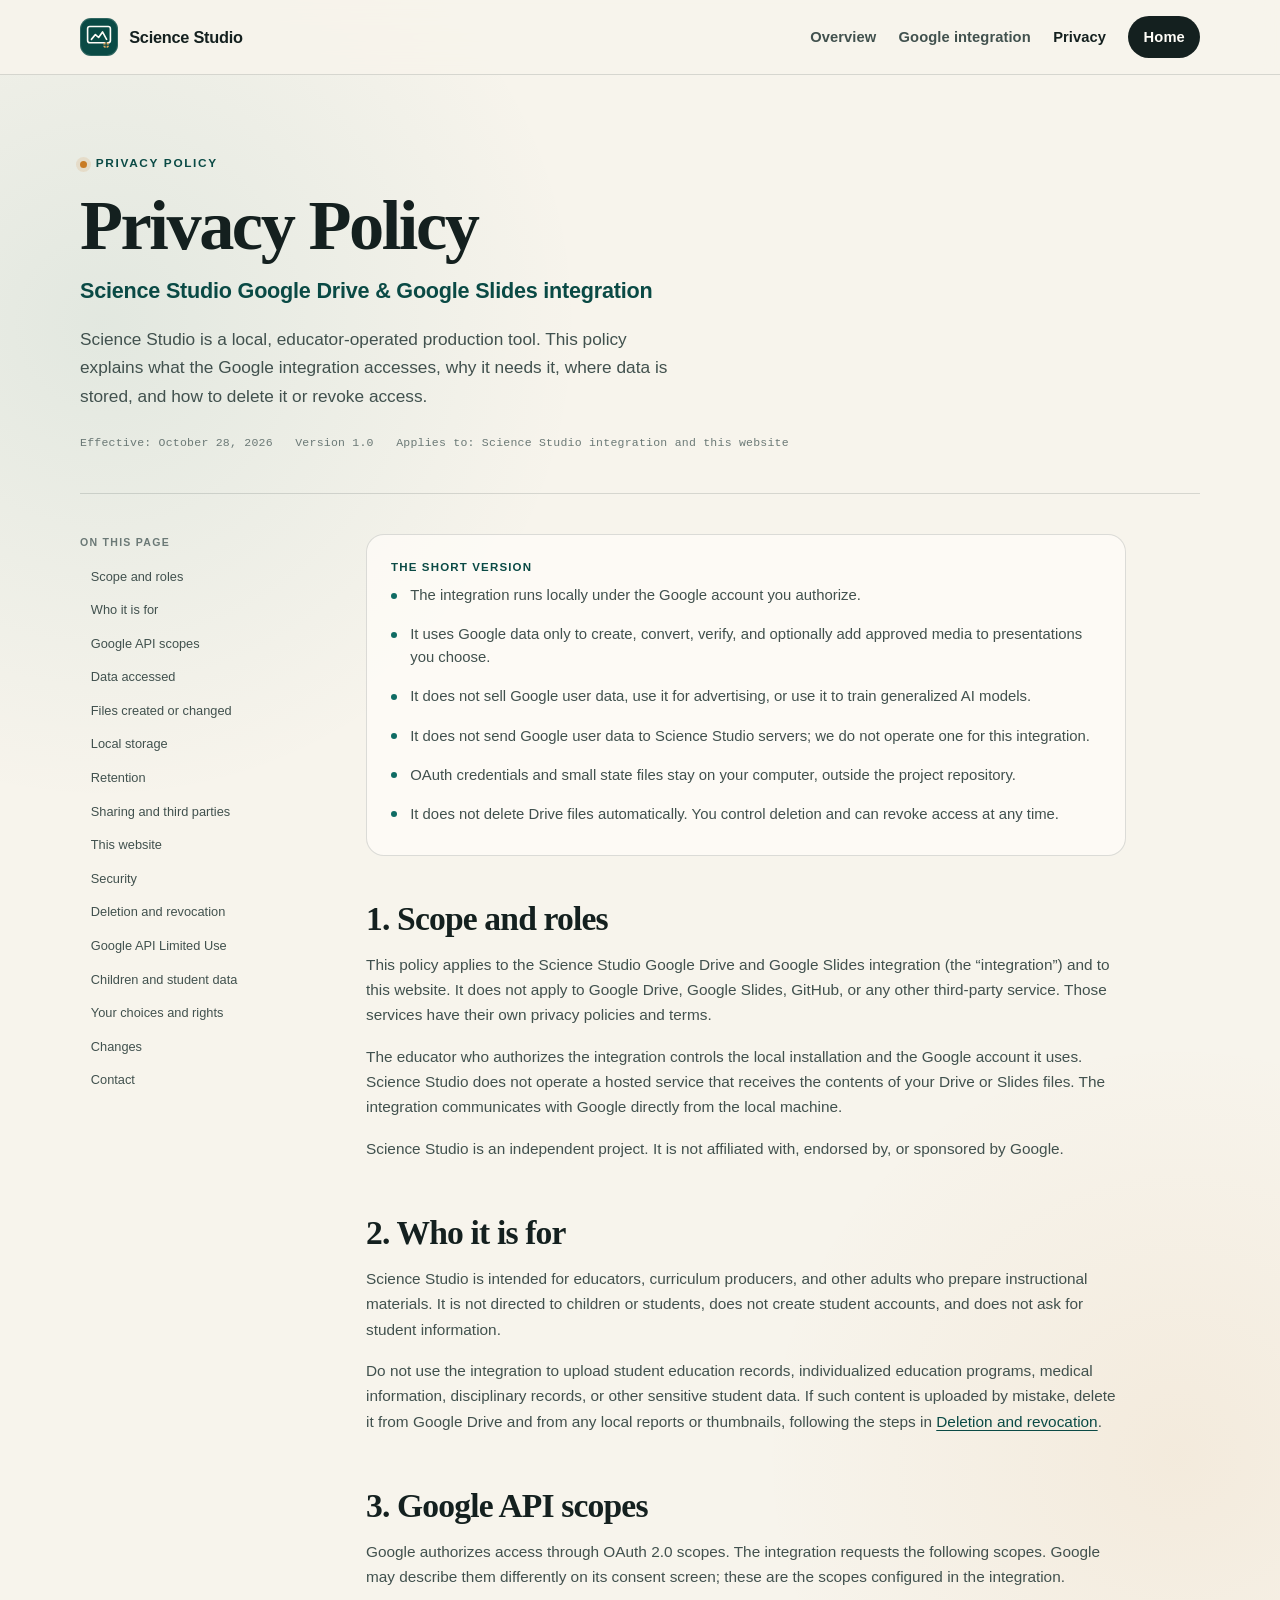
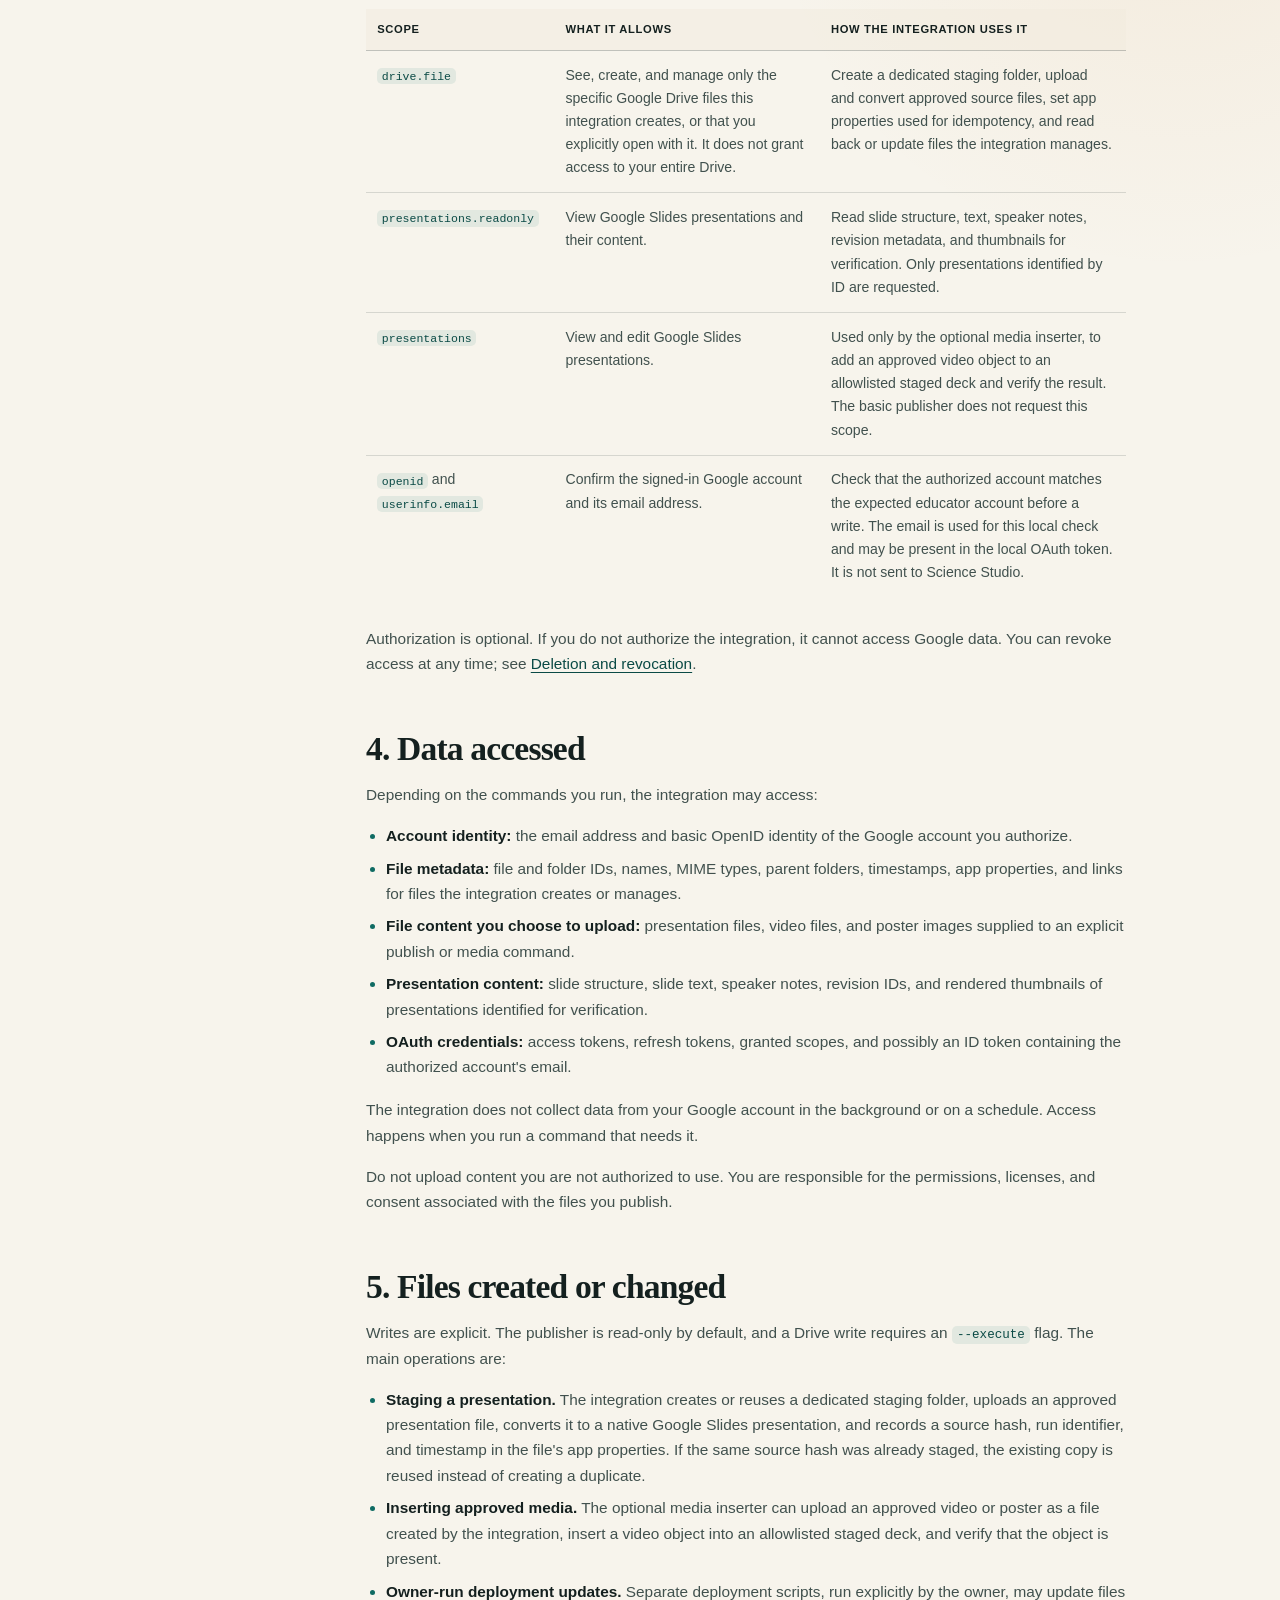
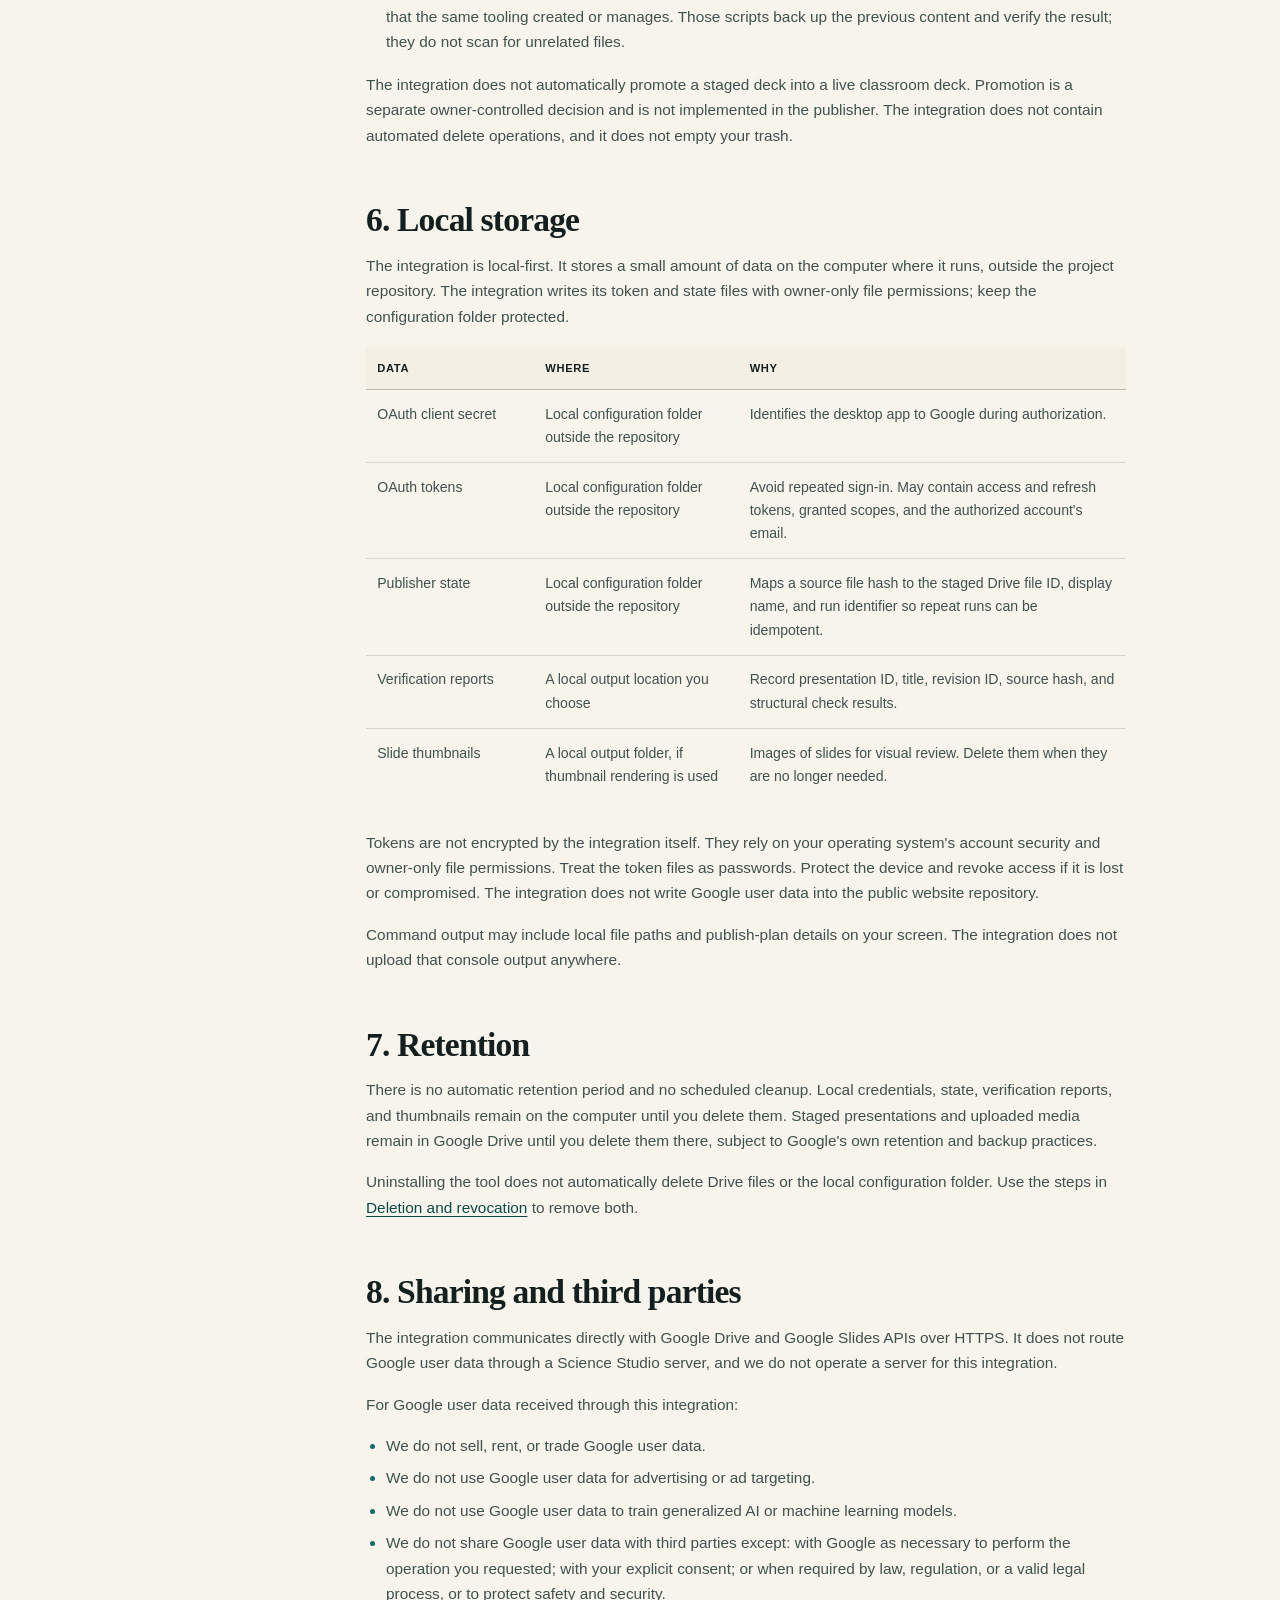
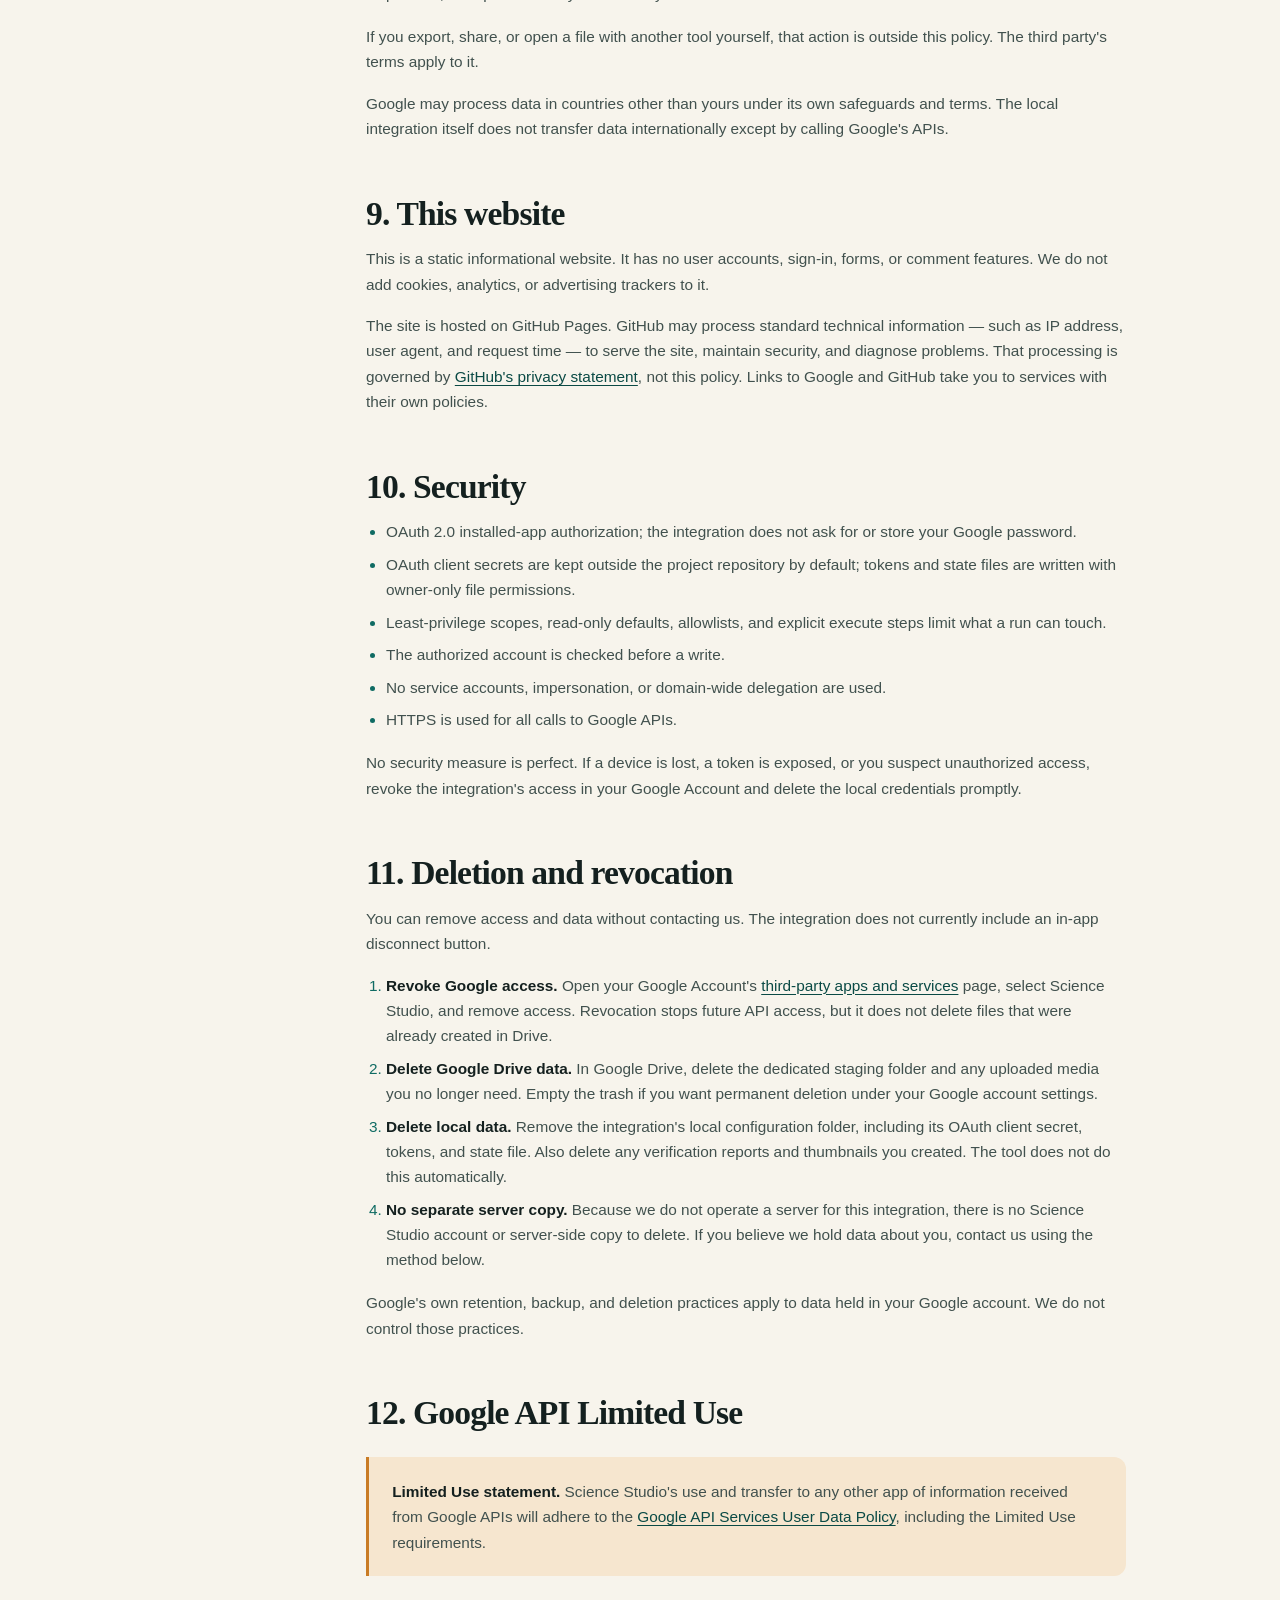
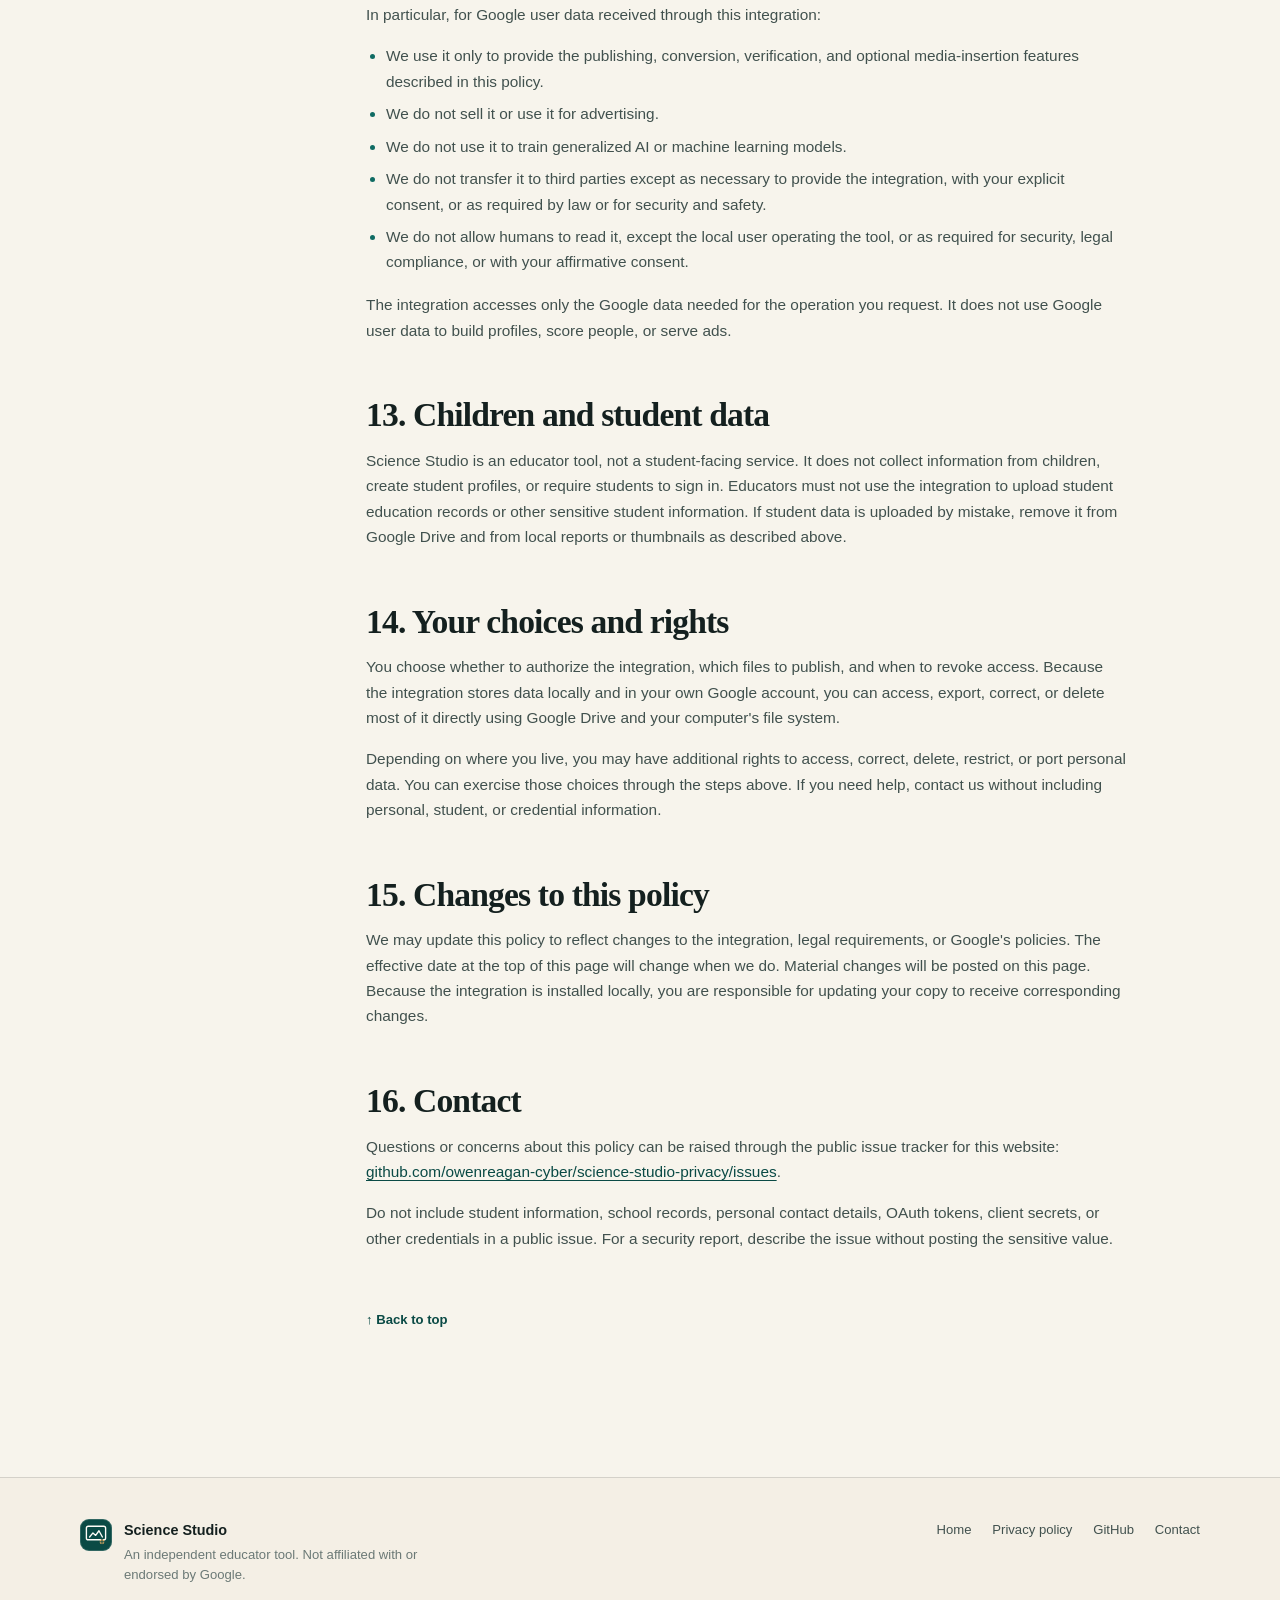
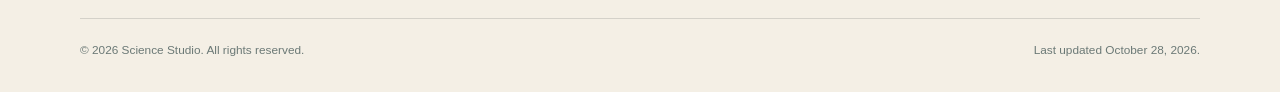
==== commit 240c41c9: "Clarify privacy policy heading" ====
--- a/privacy.html
+++ b/privacy.html
@@ -43,7 +43,8 @@
     <section class="policy-hero">
       <div class="wrap">
         <p class="eyebrow">Privacy policy</p>
-        <h1>Google Drive &amp; Google Slides integration</h1>
+        <h1>Privacy Policy</h1>
+        <p class="policy-subtitle">Science Studio Google Drive &amp; Google Slides integration</p>
         <p class="lede">
           Science Studio is a local, educator-operated production tool. This policy explains
           what the Google integration accesses, why it needs it, where data is stored, and how
--- a/styles.css
+++ b/styles.css
@@ -994,6 +994,14 @@
   font-size: 1.08rem;
 }
 
+.policy-subtitle {
+  margin: -0.2rem 0 1rem;
+  color: var(--teal-deep);
+  font-size: clamp(1.05rem, 2vw, 1.35rem);
+  font-weight: 600;
+  letter-spacing: -0.01em;
+}
+
 .meta-line {
   display: flex;
   flex-wrap: wrap;
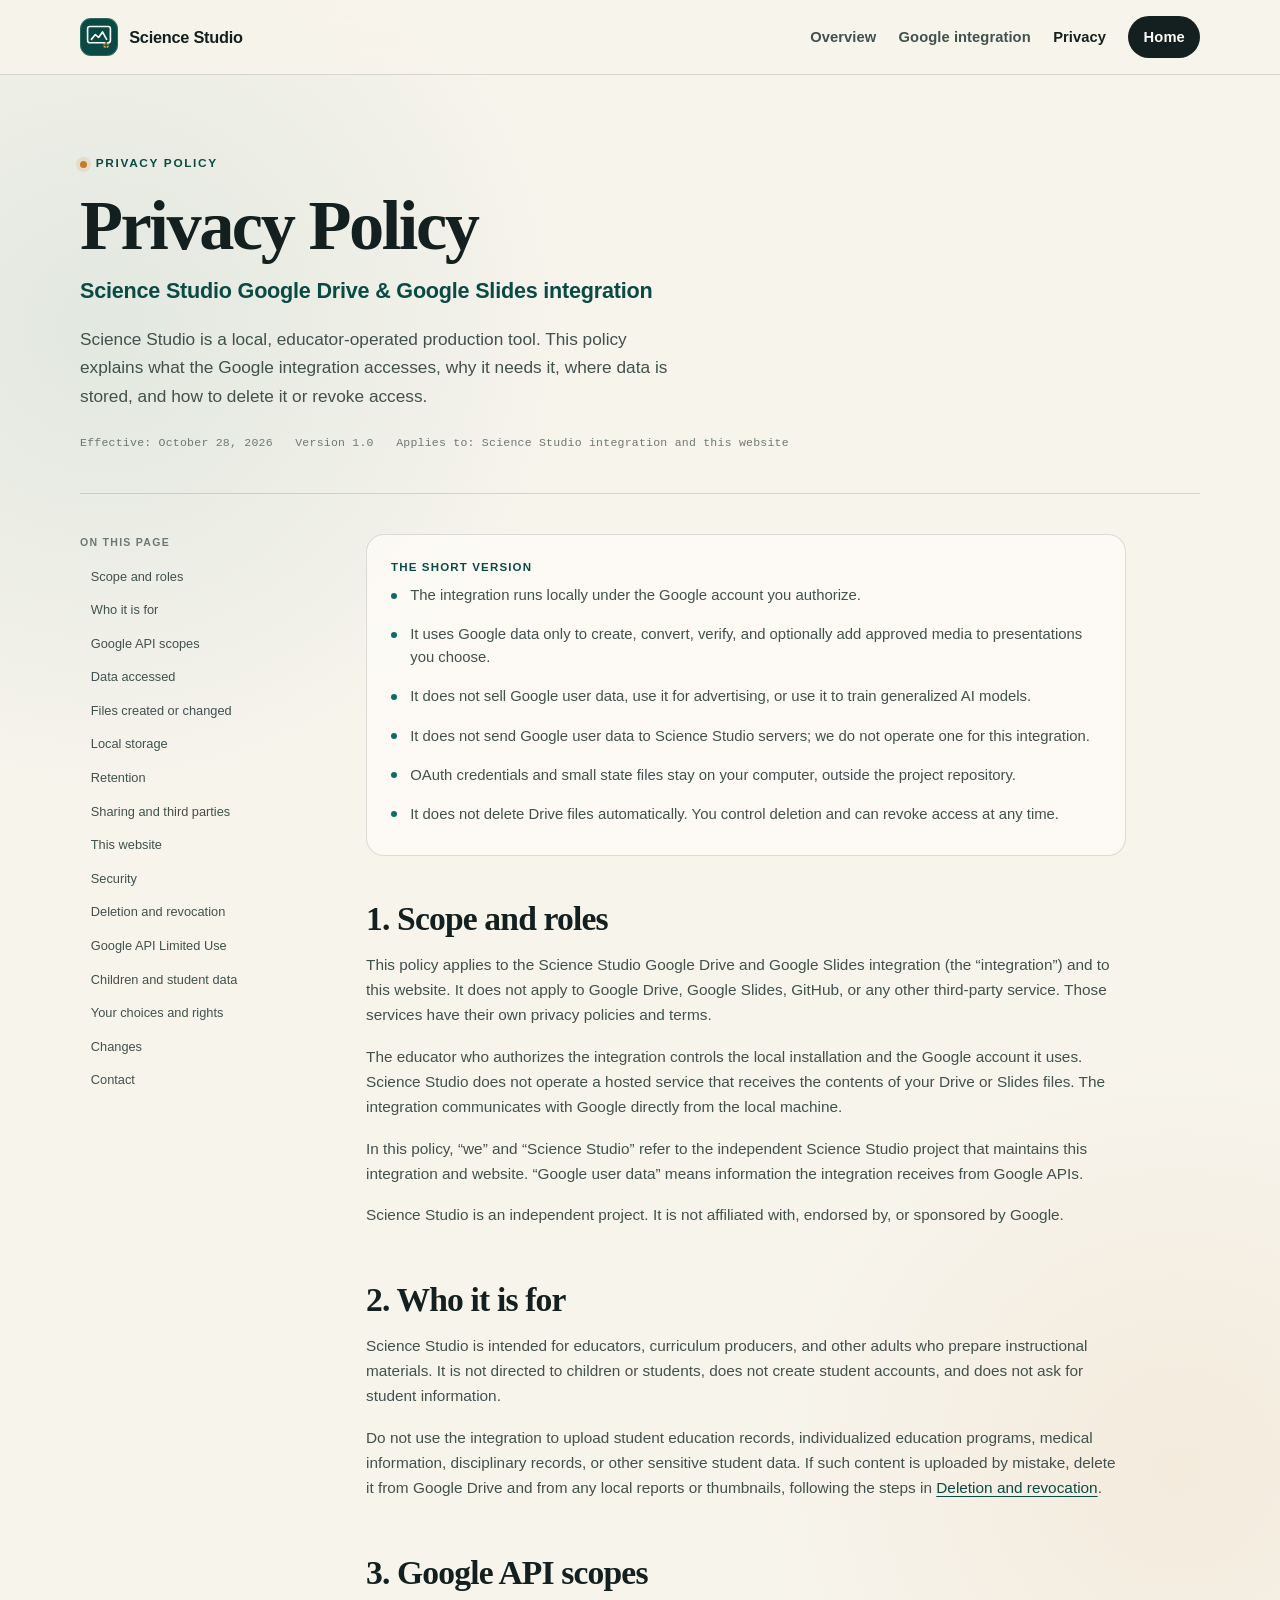
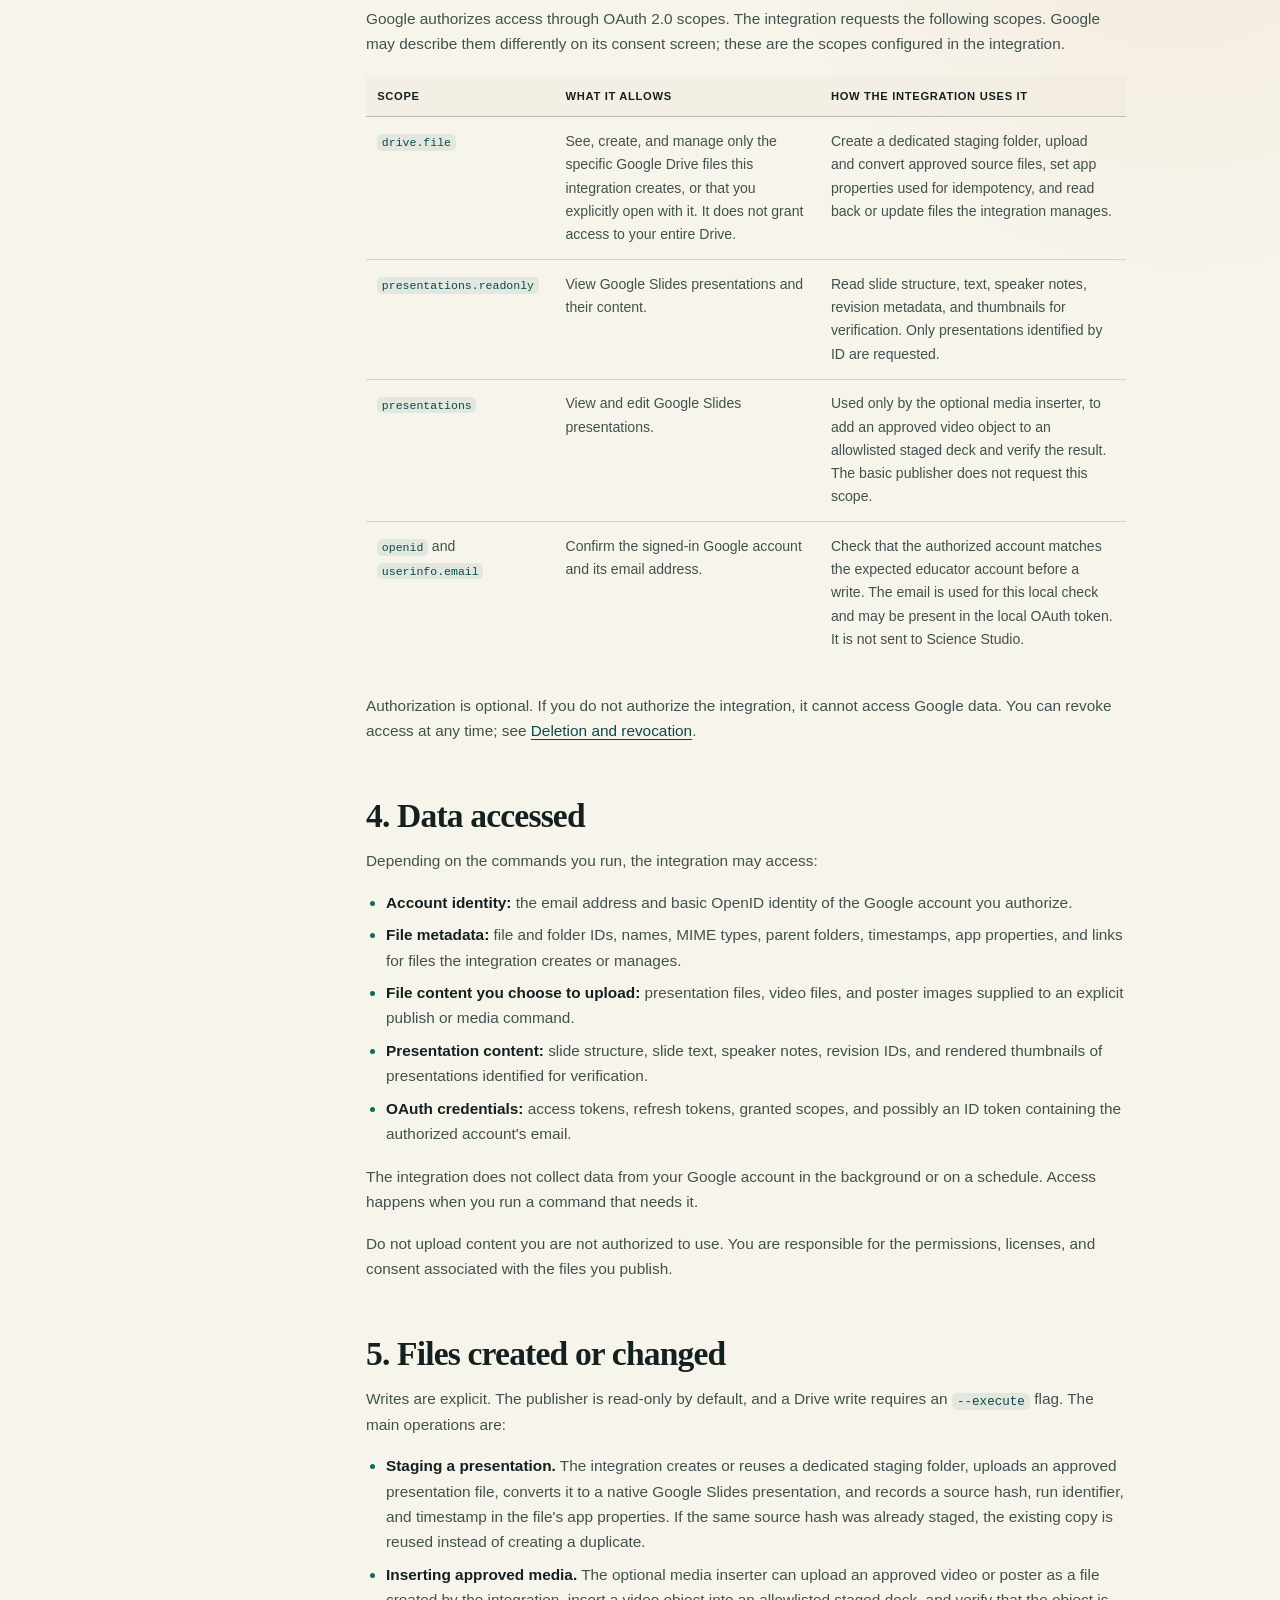
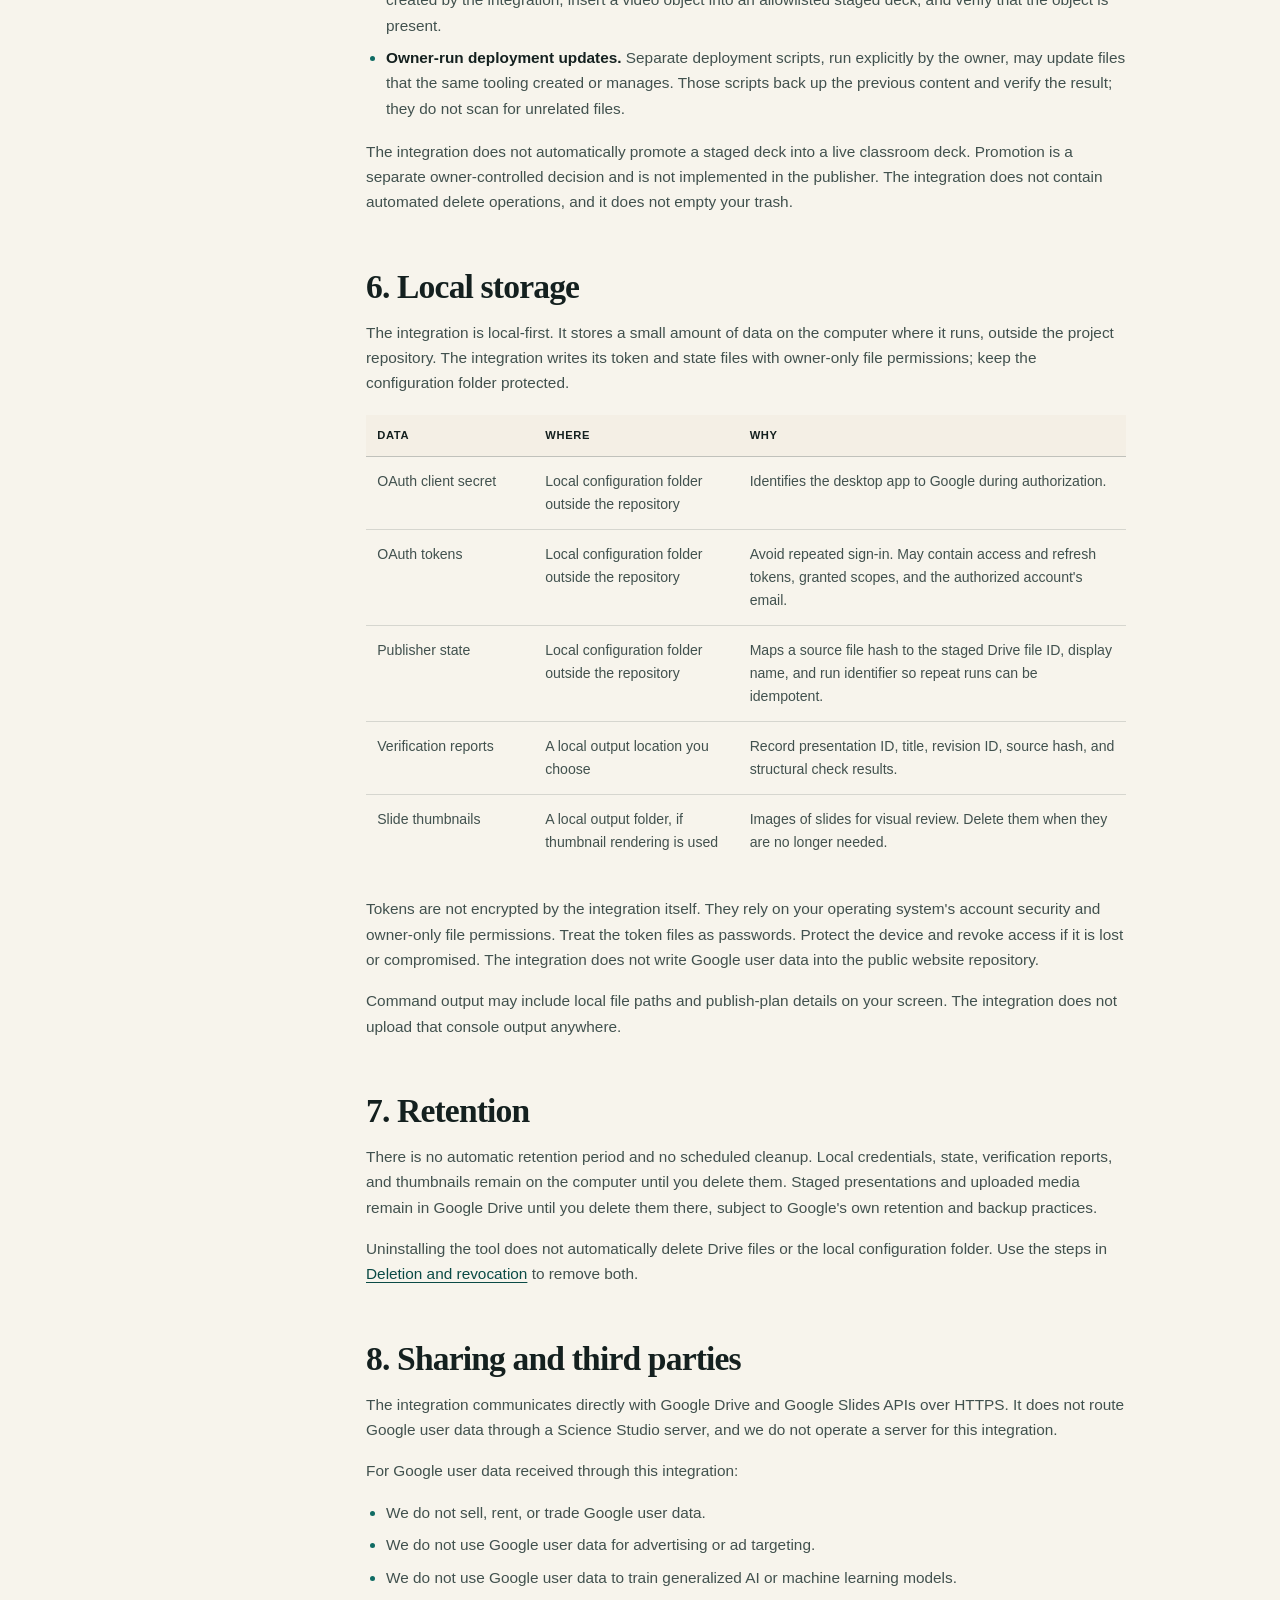
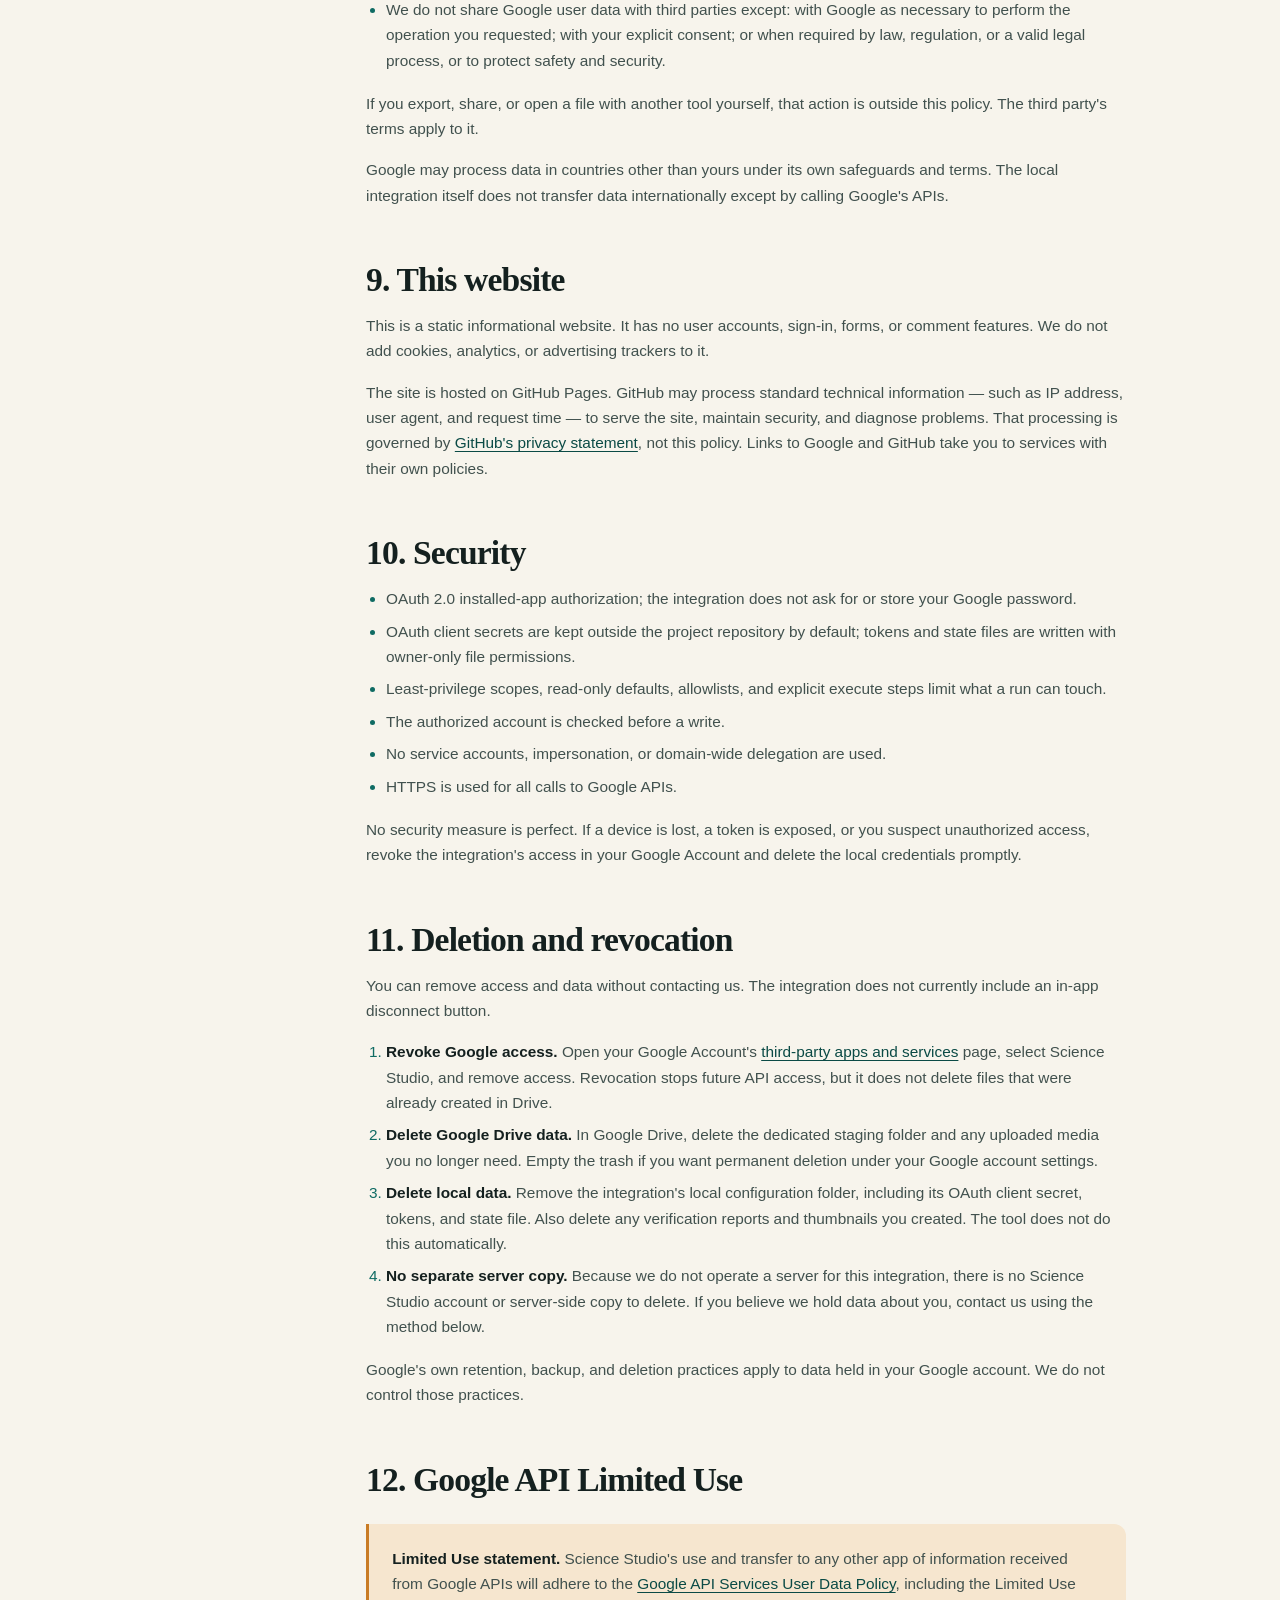
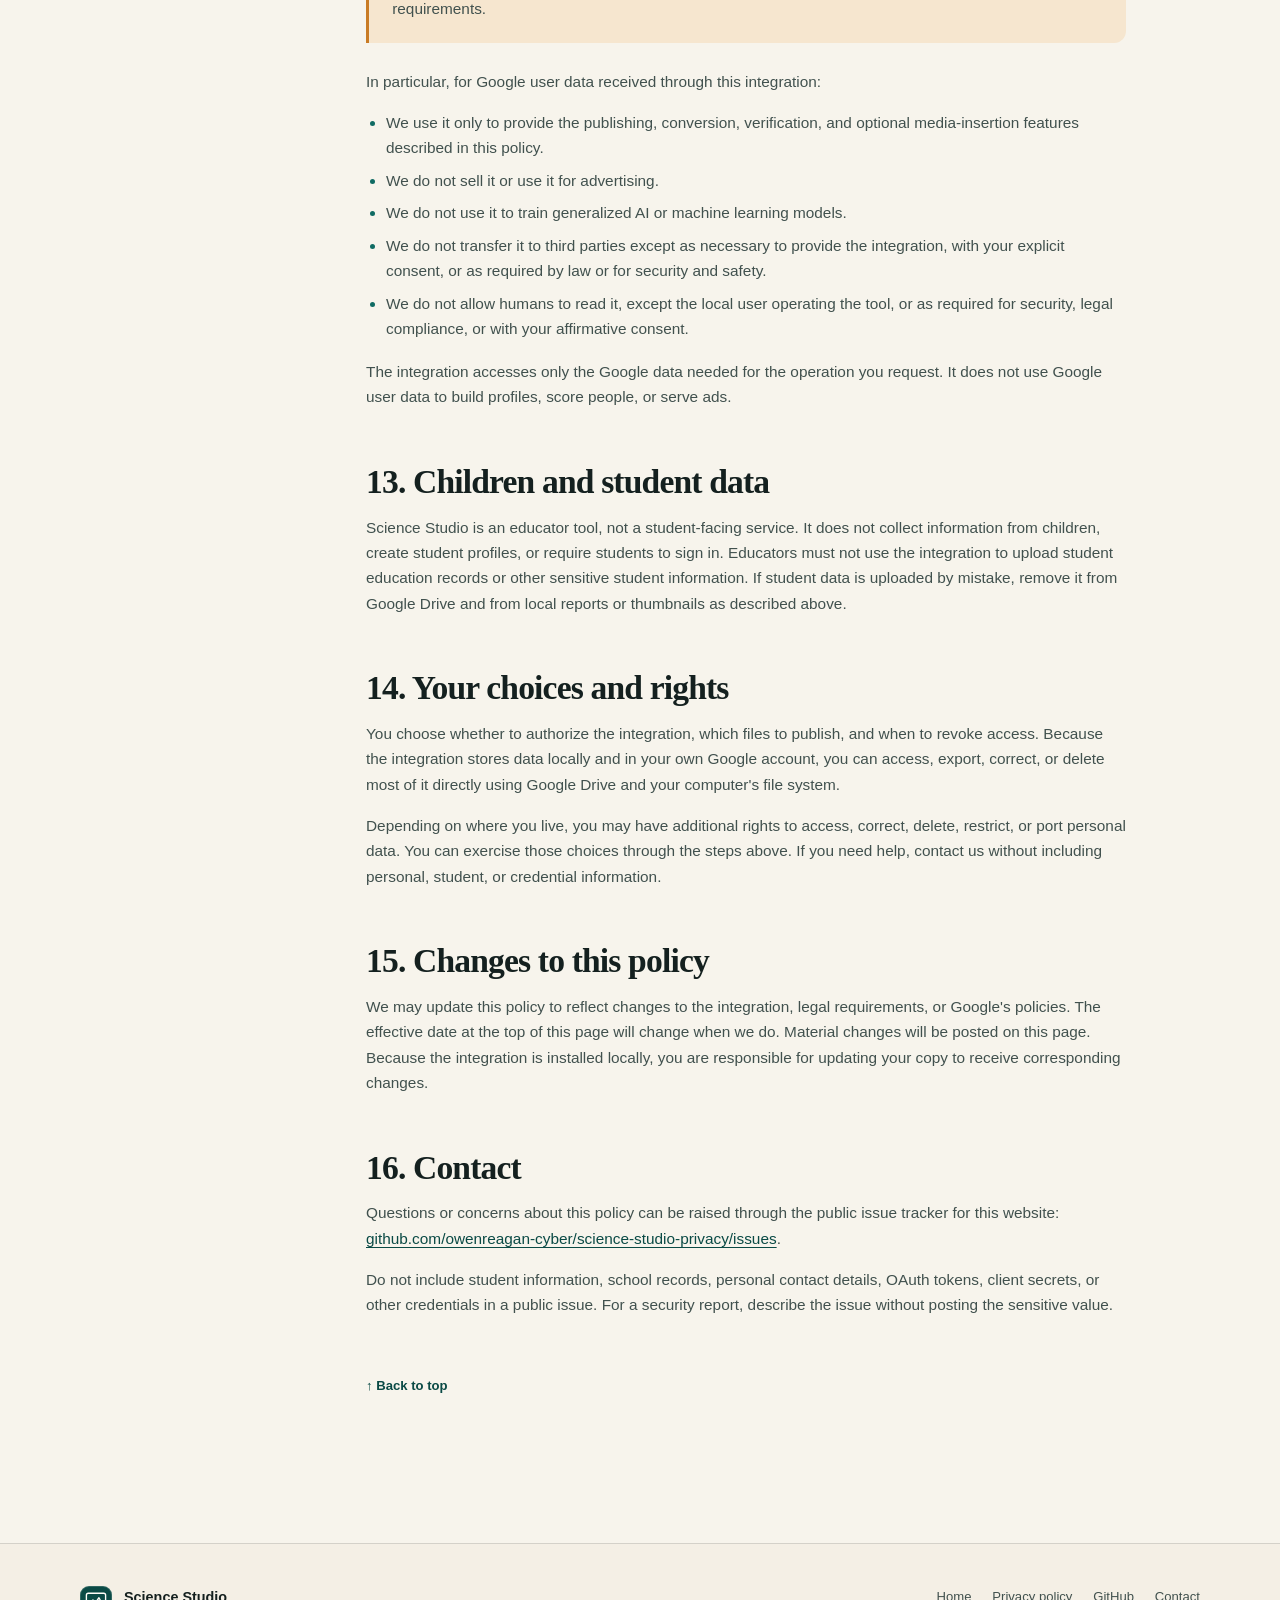
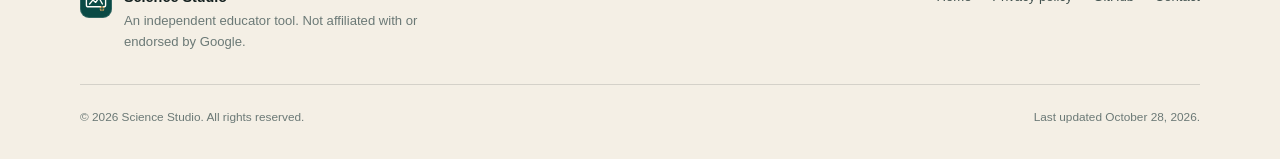
==== commit 5c99a5bd: "Define Google user data in privacy policy" ====
--- a/privacy.html
+++ b/privacy.html
@@ -108,6 +108,11 @@
           directly from the local machine.
         </p>
         <p>
+          In this policy, “we” and “Science Studio” refer to the independent Science Studio
+          project that maintains this integration and website. “Google user data” means
+          information the integration receives from Google APIs.
+        </p>
+        <p>
           Science Studio is an independent project. It is not affiliated with, endorsed by, or
           sponsored by Google.
         </p>
